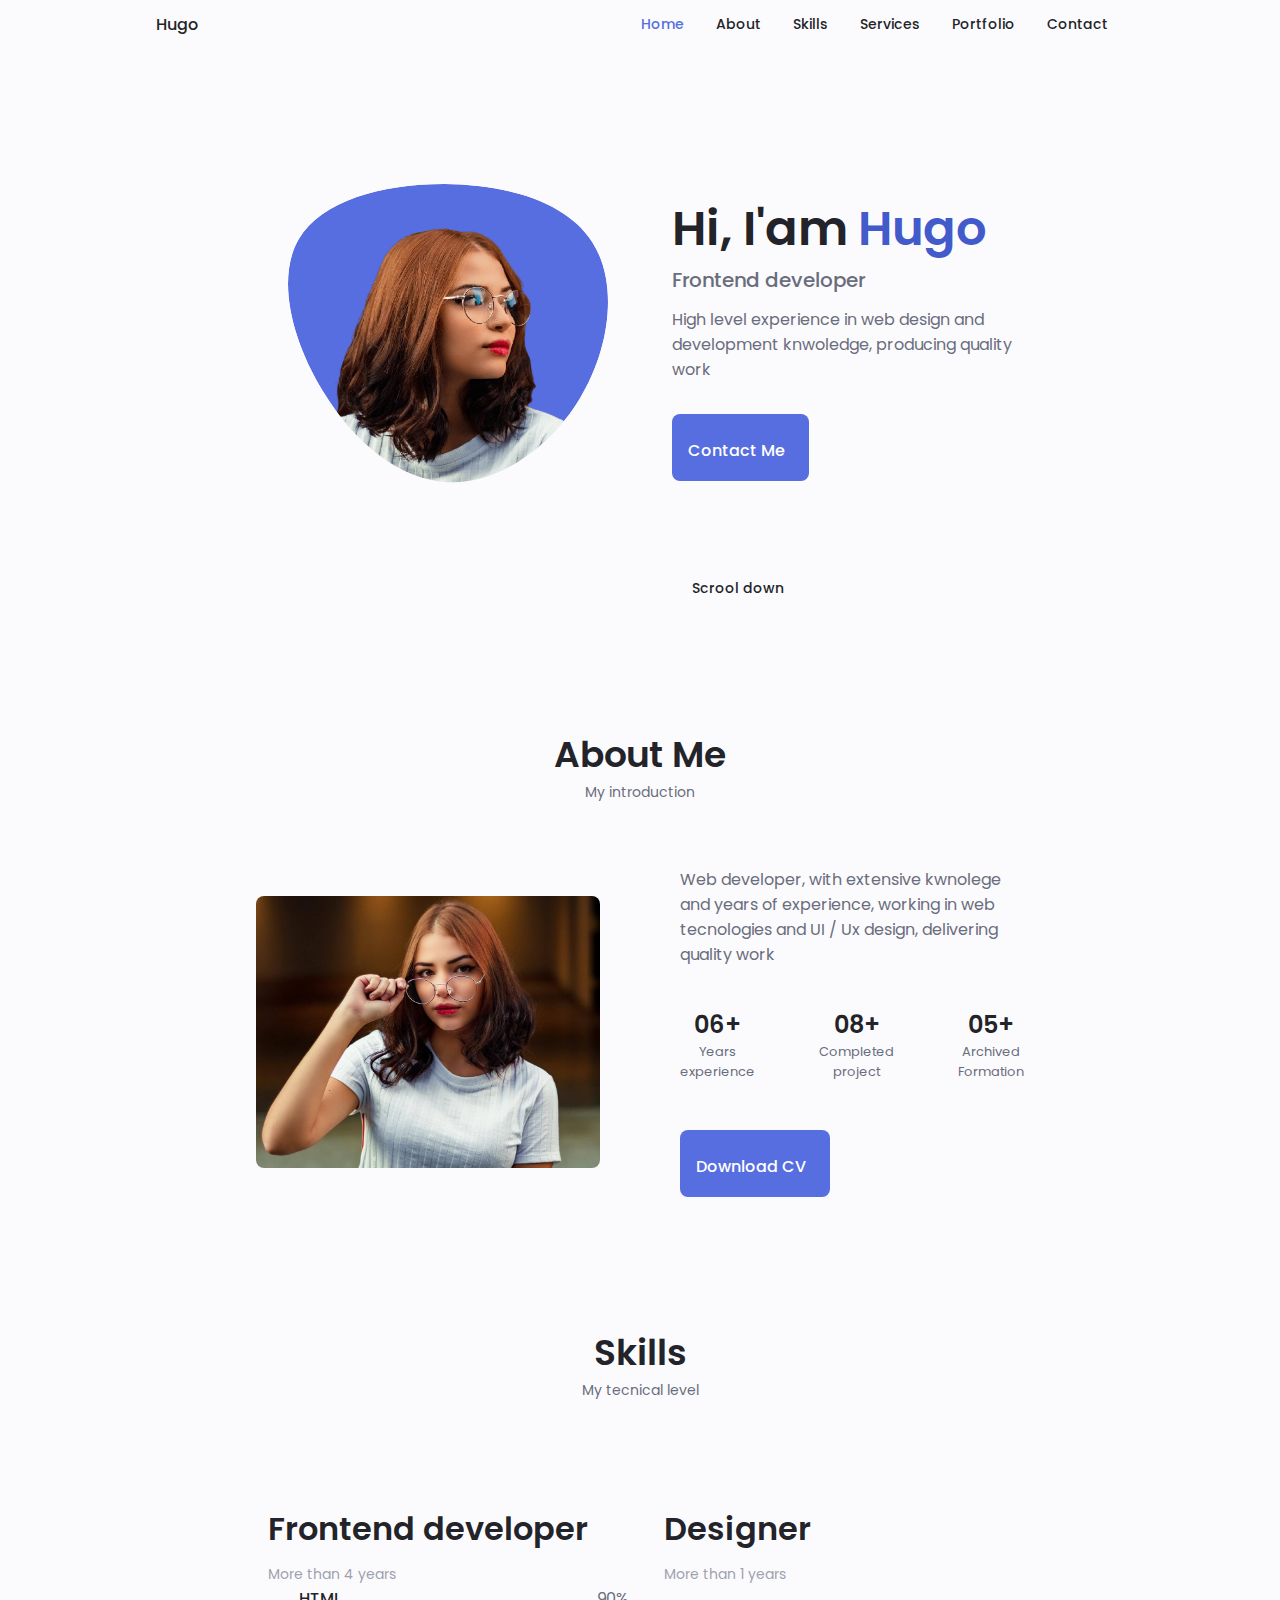
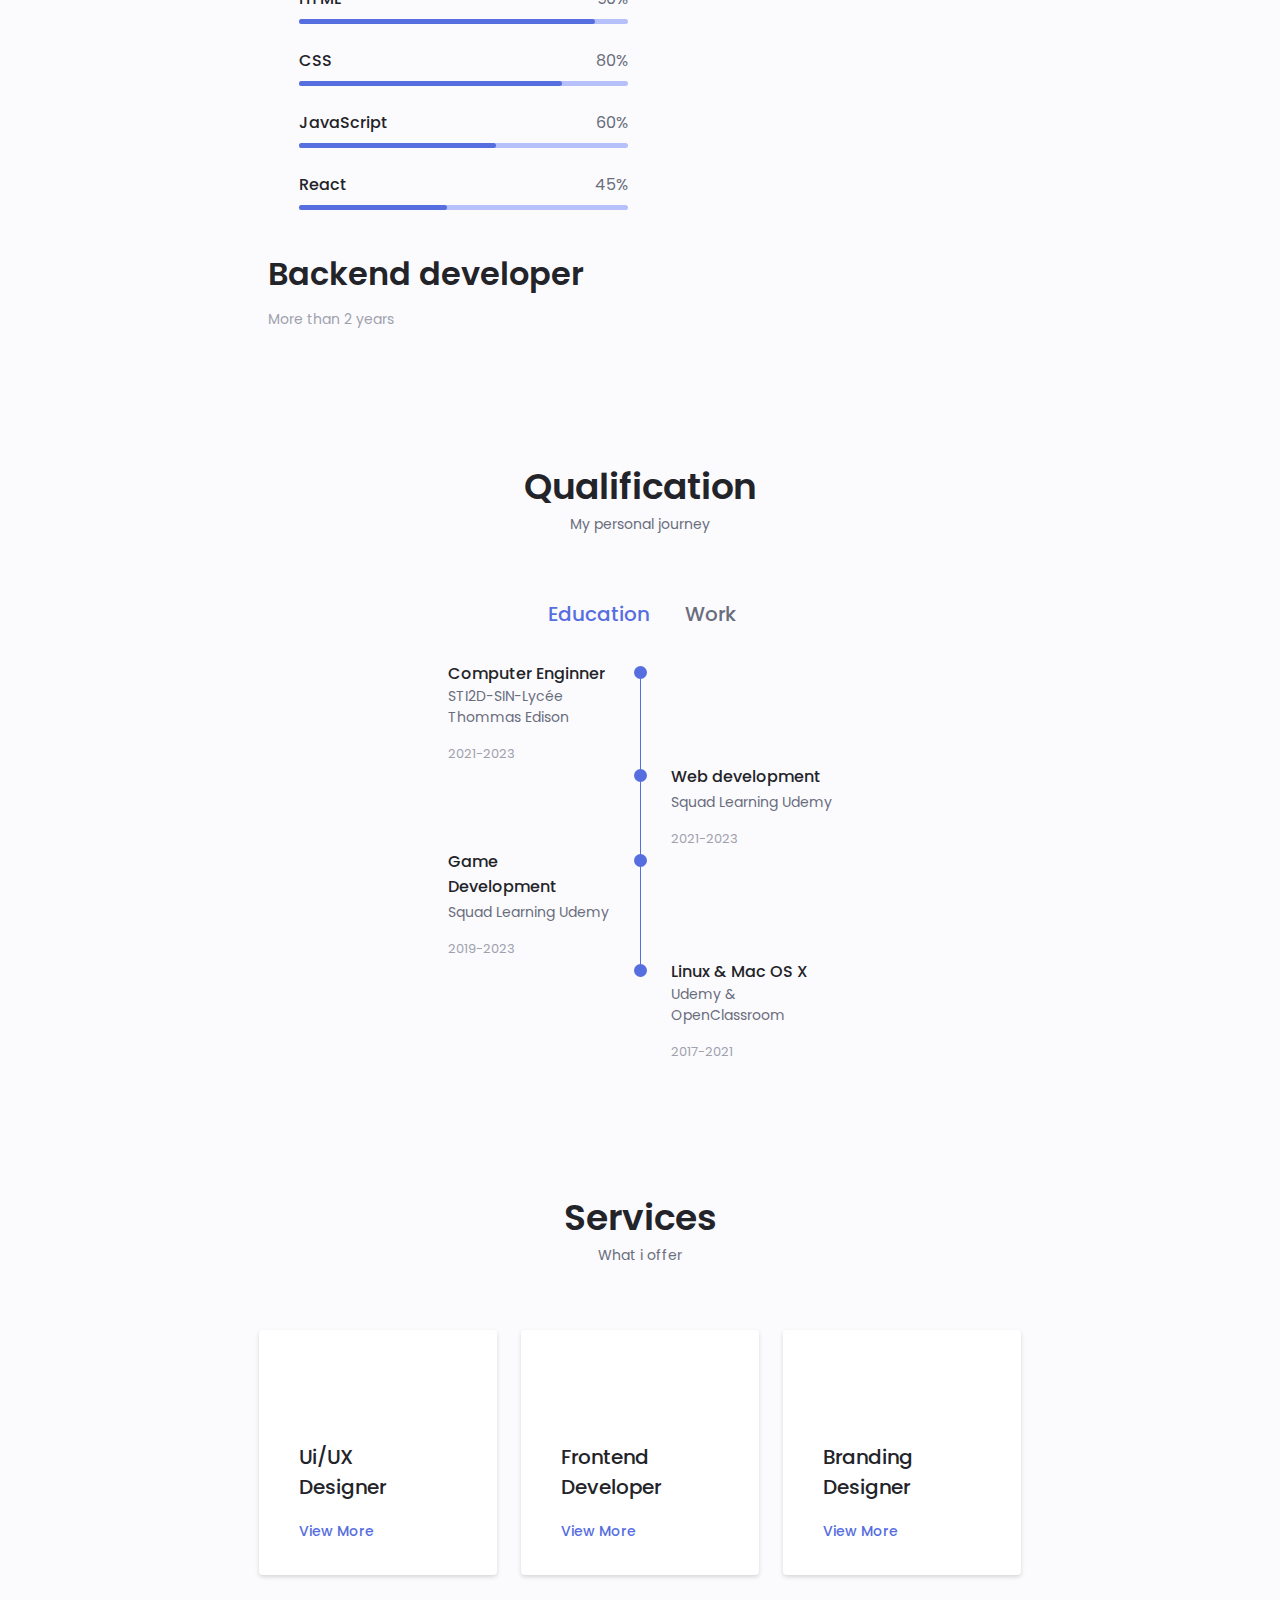
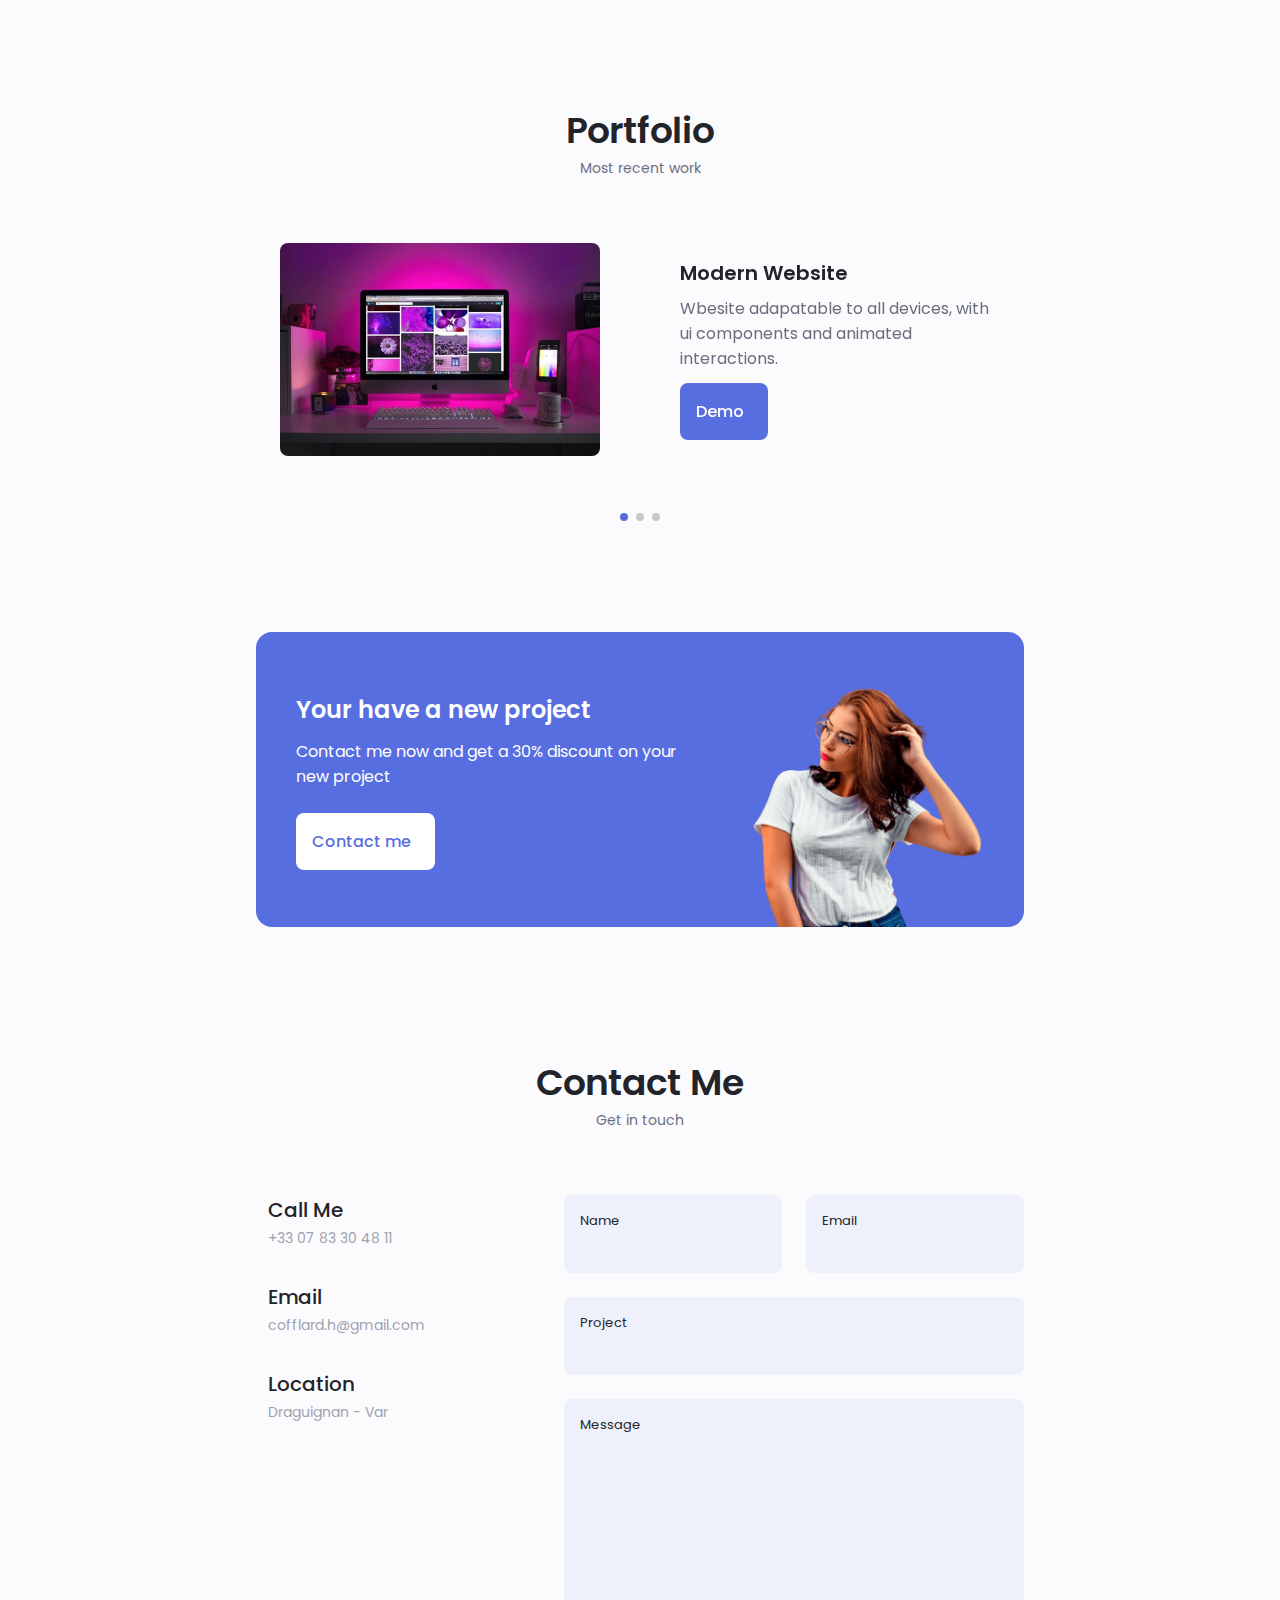
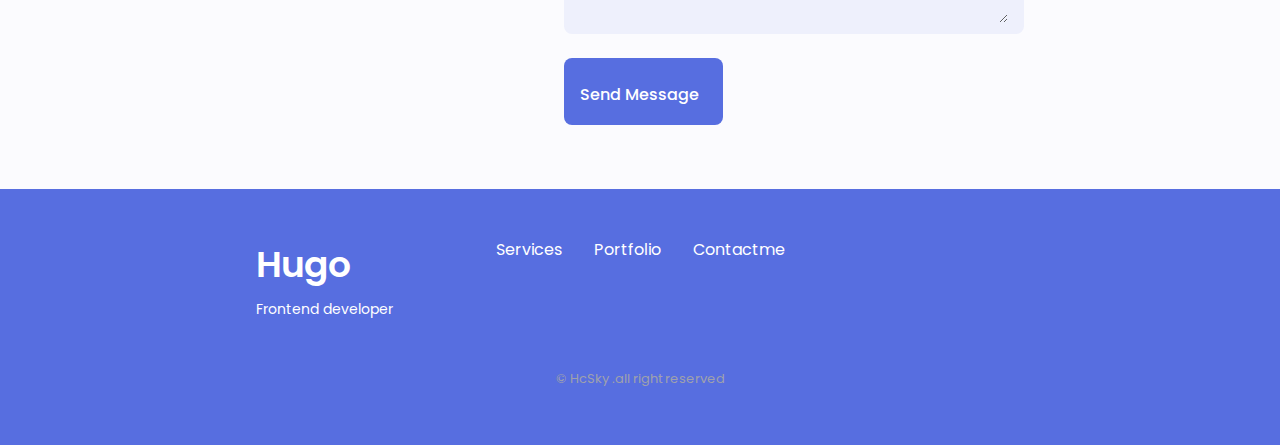
==== Hugo/index.html @ 364b5bb2 "EDIT FOLDER" ====
<!DOCTYPE html>
    <html lang="en">
    <head>
        <meta charset="UTF-8">
        <meta name="viewport" content="width=device-width, initial-scale=1.0">

        <!--==================== UNICONS ====================-->
        <link rel="stylesheet" href="https://unicons.iconscout.com/release/v4.0.0/css/line.css">
        
        <!--==================== SWIPER CSS ====================-->
        <link rel="stylesheet" href="assets/css/swiper-bundle.min.css">
        
        <!--==================== CSS ====================-->
        <link rel="stylesheet" href="assets/css/styles.css">

        <title>Responsive Portfolio Website</title>
    </head>
    <body>
        <!--==================== HEADER ====================-->
        <header class="header" id="header">
            <nav class="nav container">
                <a href="#" class="nav__logo">Hugo</a>

                <div class="nav__menu" id="nav-menu">
                    <ul class="nav__list grid">
                        <li class="nav__item">
                            <a href="#home" class="nav__link active-link">
                                <i class="uil uil-estate nav__icon"></i> Home
                            </a>
                        </li>
                        <li class="nav__item">
                            <a href="#about" class="nav__link">
                                <i class="uil uil-user nav__icon"></i> About
                            </a>
                        </li>
                        <li class="nav__item">
                            <a href="#skills" class="nav__link">
                                <i class="uil uil-file-alt nav__icon"></i> Skills
                            </a>
                        </li>
                        <li class="nav__item">
                            <a href="#services" class="nav__link">
                                <i class="uil uil-briefcase-alt nav__icon"></i> Services

                            </a>
                        </li>
                        <li class="nav__item">
                            <a href="#portfolio" class="nav__link">
                                <i class="uil uil-scenery nav__icon"></i> Portfolio

                            </a>
                        </li>
                        <li class="nav__item">
                            <a href="#contact" class="nav__link">
                                <i class="uil uil-message nav__icon"></i> Contact
                            </a>
                        </li>
                    </ul>
                    <i class="uil uil-times nav__close" id="nav-close"></i>
                </div>

                <div class="nav__btns">
                    <!-- Theme Change button -->
                    <i class="uil uil-moon change-theme" id="theme-button"></i>
                    <div class="nav__toggle" id="nav-toggle">
                        <i class="uil uil-apps"></i>
                </div>
            </nav>
        </header> 

        <!--==================== MAIN ====================-->
        <main class="main">
            <!--==================== HOME ====================-->
            <section class="home section" id="home">
                <div class="home__container container grid">
                    <div class="home__content grid">
                        <div class="home__social">
                            <a href="https://fr.linkedin.com/" target="_blank" class="home__social-icon">
                                <i class="ui uil-linkedin-alt"></i>
                            </a>

                            <a href="https://dribbble.com/" target="_blank" class="home__social-icon">
                                <i class="ui uil-dribbble"></i>
                            </a>

                            <a href="https://github.com/" target="_blank" class="home__social-icon">
                                <i class="ui uil-github-alt"></i>
                            </a>
                        </div>

                        <div class="home-img">
                            <svg class="home__blob" viewBox="0 0 200 187" xmlns="http://www.w3.org/2000/svg" xmlns:xlink="http://www.w3.org/1999/xlink">
                                <mask id="mask0" mask-type="alpha">
                                    <path d="M190.312 36.4879C206.582 62.1187 201.309 102.826 182.328 134.186C163.346 165.547 
                                    130.807 187.559 100.226 186.353C69.6454 185.297 41.0228 161.023 21.7403 129.362C2.45775 
                                    97.8511 -7.48481 59.1033 6.67581 34.5279C20.9871 10.1032 59.7028 -0.149132 97.9666 
                                    0.00163737C136.23 0.303176 174.193 10.857 190.312 36.4879Z"/>
                                </mask>
                                <g mask="url(#mask0)">
                                    <path d="M190.312 36.4879C206.582 62.1187 201.309 102.826 182.328 134.186C163.346 
                                    165.547 130.807 187.559 100.226 186.353C69.6454 185.297 41.0228 161.023 21.7403 
                                    129.362C2.45775 97.8511 -7.48481 59.1033 6.67581 34.5279C20.9871 10.1032 59.7028 
                                    -0.149132 97.9666 0.00163737C136.23 0.303176 174.193 10.857 190.312 36.4879Z"/>
                                    <image class="home__blob-img" x ='12' y='18' xlink:href="assets/img/perfil.png"/>
                                </g>
                            </svg>
                        </div>
                        
                        <div class="home__data">
                            <h1 class="home__title">Hi, I'am <span class="home__name">Hugo</span></h1>
                            <h3 class="home__subtitle">Frontend developer</h3>
                            <p class="home__description">High level experience in web design and development knwoledge, producing quality work</p>
                            <a href="#contact" class="button button-flex">
                                Contact Me <i class="uil uil-message button__icon"></i>
                            </a>
                        </div>
                    </div>
                    <div class="home__scroll">
                        <a href="#about" class="home__scroll-button button--flex">
                            <i class="uil uil-mouse-alt home_scrool-mouse"></i>
                            <span class="home__scroll-name">Scrool down</span>
                            <i class="uil uil-arrow-down home_scrool-arrow"></i>
                        </a>
                    </div>
                </div>
            </section>

            <!--==================== ABOUT ====================-->
            <section class="about section" id="about">
                <h2 class="section__title">About Me</h2>
                <span class="section__subtitle">My introduction</span>

                <div class="about__container container grid">
                    <img src="/My Porfolio/responsive-portfolio-website-Hugo-main/assets/img/about.jpg" alt="" class="about__img">
                    <div class="about__data">
                    <p class="about__description">Web developer, with extensive kwnolege and years of experience, working in web tecnologies and UI / Ux design, delivering quality work</p>

                    <div class="about__info">
                        <div>
                            <span class="about__info-title">06+</span>
                            <span class="about__info-name">Years <br> experience</span>
                        </div>

                        <div>
                            <span class="about__info-title">08+</span>
                            <span class="about__info-name">Completed <br> project</span>
                        </div>

                        <div>
                            <span class="about__info-title">05+</span>
                            <span class="about__info-name">Archived <br>Formation</span>
                        </div>     
                    </div>
                    <div class="about__buttons">
                        <a download="" href="/My Porfolio/responsive-portfolio-website-Hugo-main/assets/pdf/Alexa-Cv.pdf " class="button button-flex">
                            Download CV<i class="uil uil-download-alt  button__icon"></i>
                        </a>
                    </div>
                </div>
                </div>
            </section>

            <!--==================== SKILLS ====================-->
            <section class="skills section" id="skills">
                <h2 class="section__title">Skills</h2>
                <span class="section__subtitle">My tecnical level</span>

                <div class="skills__container container grid">
                    <div>
                        <!--==================== SKILLS 1 ====================-->
                        <div class="skills__content skills__open">
                            <div class="skills__header">
                                <i class="ui uil-brackets-curly skills-icon"></i>

                                <div>
                                    <h1 class="skills__titles">Frontend developer </h1>
                                    <span class="skills__subtitle">More than 4 years</span>
                                </div>

                                <i class="uil uil-angle-down skills__arrow"></i>
                            </div>

                            <div class="skills__list grid">
                                <div class="skills__data">
                                    <div class="skills__titles">
                                        <h3 class="skills__name">HTML</h3>
                                        <span class="skills__number">90%</span>
                                    </div>
                                    <div class="skills__bar">
                                        <span class="skills__pourcentage skills__html"></span>
                                    </div>
                                </div>
                                
                                <div class="skills__data">
                                    <div class="skills__titles">
                                        <h3 class="skills__name">CSS</h3>
                                        <span class="skills__number">80%</span>
                                    </div>
                                    <div class="skills__bar">
                                        <span class="skills__pourcentage skills__css"></span>
                                    </div>
                                </div>

                                <div class="skills__data">
                                    <div class="skills__titles">
                                        <h3 class="skills__name">JavaScript</h3>
                                        <span class="skills__number">60%</span>
                                    </div>
                                    <div class="skills__bar">
                                        <span class="skills__pourcentage skills__js"></span>
                                    </div>
                                </div>

                                <div class="skills__data">
                                    <div class="skills__titles">
                                        <h3 class="skills__name">React</h3>
                                        <span class="skills__number">45%</span>
                                    </div>
                                    <div class="skills__bar">
                                        <span class="skills__pourcentage skills__react"></span>
                                    </div>
                                </div>
                            </div>
                        </div>

                        <!--==================== SKILLS 2 ====================-->
                        <div class="skills__content skills__close">
                            <div class="skills__header">
                                <i class="ui uil-server-network  skills-icon"></i>

                                <div>
                                    <h1 class="skills__titles">Backend developer </h1>
                                    <span class="skills__subtitle">More than 2 years</span>
                                </div>

                                <i class="uil uil-angle-down skills__arrow"></i>
                            </div>

                            <div class="skills__list grid">
                                <div class="skills__data">
                                    <div class="skills__titles">
                                        <h3 class="skills__name">PHP</h3>
                                        <span class="skills__number">80%</span>
                                    </div>
                                    <div class="skills__bar">
                                        <span class="skills__pourcentage skills__php"></span>
                                    </div>
                                </div>
                                
                                <div class="skills__data">
                                    <div class="skills__titles">
                                        <h3 class="skills__name">Node js</h3>
                                        <span class="skills__number">40%</span>
                                    </div>
                                    <div class="skills__bar">
                                        <span class="skills__pourcentage skills__node"></span>
                                    </div>
                                </div>

                                <div class="skills__data">
                                    <div class="skills__titles">
                                        <h3 class="skills__name">FireBase</h3>
                                        <span class="skills__number">40%</span>
                                    </div>
                                    <div class="skills__bar">
                                        <span class="skills__pourcentage skills__firebase"></span>
                                    </div>
                                </div>

                                <div class="skills__data">
                                    <div class="skills__titles">
                                        <h3 class="skills__name">Python</h3>
                                        <span class="skills__number">60%</span>
                                    </div>
                                    <div class="skills__bar">
                                        <span class="skills__pourcentage skills__python"></span>
                                    </div>
                                </div>
                            </div>
                        </div>
                    </div>
                    
                    <div>
                         <!--==================== SKILLS 3 ====================-->
                        <div class="skills__content skills__close">
                            <div class="skills__header">
                                <i class="ui uil-swatchbook  skills-icon"></i>

                                <div>
                                    <h1 class="skills__titles">Designer</h1>
                                    <span class="skills__subtitle">More than 1 years</span>
                                </div>

                                <i class="uil uil-angle-down skills__arrow"></i>
                            </div>

                            <div class="skills__list grid">
                                <div class="skills__data">
                                    <div class="skills__titles">
                                        <h3 class="skills__name">Figma</h3>
                                        <span class="skills__number">80%</span>
                                    </div>
                                    <div class="skills__bar">
                                        <span class="skills__pourcentage skills__figma"></span>
                                    </div>
                                </div>
                                
                                <div class="skills__data">
                                    <div class="skills__titles">
                                        <h3 class="skills__name">Sketch</h3>
                                        <span class="skills__number">50%</span>
                                    </div>
                                    <div class="skills__bar">
                                        <span class="skills__pourcentage skills__sketch"></span>
                                    </div>
                                </div>

                                <div class="skills__data">
                                    <div class="skills__titles">
                                        <h3 class="skills__name">Photoshop</h3>
                                        <span class="skills__number">70%</span>
                                    </div>
                                    <div class="skills__bar">
                                        <span class="skills__pourcentage skills__photoshop"></span>
                                    </div>
                                </div>
                            </div>
                        </div>
                    </div>
                </div>
            </section>

            <!--==================== QUALIFICATION ====================-->
            <section class="qualification section">
                <h2 class="section__title">Qualification</h2>
                <span class="section__subtitle">My personal journey</span>

                <div class="qualification__container container">
                    <div class="qualification__tabs">
                        <div class="qualification__button button--flex qualification__active" data-target='#education'>
                            <i class="uil uil-graduation-cap qualification__icon"></i>
                            Education
                        </div>

                        <div class="qualification__button button--flex" data-target='#work'>
                            <i class="uil uil-briefcase-alt qualification__icon"></i>
                            Work
                        </div>
                    </div>

                    <div class="qualification__sections">
                        <!--==================== QUALIFICATION CONTENT 1 ====================-->
                        <div class="qualification__content qualification__active" data-content id="education"> 
                             <!--==================== QUALIFICATION 1 ====================-->
                            <div class="qualification__data">
                                <div>
                                    <h3 class="qualification__title">Computer Enginner</h3>
                                    <span class="qualification__subtitle">STI2D-SIN-Lycée Thommas Edison</span>
                                    <div class="qualification__calendar">
                                        <i class="uil uil-calendar-alt"></i>
                                        2021-2023
                                    </div>

                                </div>
                                <div>
                                    <span class="qualification__rounder"></span>
                                    <span class="qualification__liner"></span>
                                </div>
                            </div>

                            <!--==================== QUALIFICATION 2 ====================-->
                            <div class="qualification__data">
                                <div>

                                </div>

                                <div>
                                    <span class="qualification__rounder"></span>
                                    <span class="qualification__liner"></span>
                                </div>
                                
                                <div>
                                    <h3 class="qualification__title">Web development</h3>
                                    <span class="qualification__subtitle">Squad Learning Udemy</span>
                                    <div class="qualification__calendar">
                                        <i class="uil uil-calendar-alt"></i>
                                        2021-2023
                                    </div>
                                </div>
                            </div>

                            <!--==================== QUALIFICATION 3 ====================-->
                            <div class="qualification__data">
                                <div>
                                    <h3 class="qualification__title">Game Development</h3>
                                    <span class="qualification__subtitle">Squad Learning Udemy</span>
                                    <div class="qualification__calendar">
                                        <i class="uil uil-calendar-alt"></i>
                                        2019-2023
                                    </div>
                                </div>
                                <div>
                                    <span class="qualification__rounder"></span>
                                    <span class="qualification__liner"></span>
                                </div>
                            </div>

                            <!--==================== QUALIFICATION 4 ====================-->
                            <div class="qualification__data">
                                <div>

                                </div>

                                <div>
                                    <span class="qualification__rounder"></span>
                                </div>
                                
                                <div>
                                    <h3 class="qualification__title">Linux & Mac OS X</h3>
                                    <span class="qualification__subtitle">Udemy & OpenClassroom</span>
                                    <div class="qualification__calendar">
                                        <i class="uil uil-calendar-alt"></i>
                                        2017-2021
                                    </div>
                                </div>
                            </div>
                        </div>
                         <!--==================== QUALIFICATION CONTENT 2 ====================-->
                         <div class="qualification__content" data-content id="work"> 
                            <!--==================== QUALIFICATION 1 ====================-->
                           <div class="qualification__data">
                               <div>
                                   <h3 class="qualification__title">ProBot Discord bot</h3>
                                   <span class="qualification__subtitle">Github Project</span>
                                   <div class="qualification__calendar">
                                       <i class="uil uil-calendar-alt"></i>
                                       2018-2021
                                   </div>
                               </div>

                               <div>
                                <span class="qualification__rounder"></span>
                                <span class="qualification__liner"></span>
                                </div>
                              
                           </div>

                           <!--==================== QUALIFICATION 2 ====================-->
                           <div class="qualification__data">
                               <div>
                               </div>

                               <div>
                                <span class="qualification__rounder"></span>
                                <span class="qualification__liner"></span>
                                </div>

                                <div>
                                   <h3 class="qualification__title">Fox Simulator (little game)</h3>
                                   <span class="qualification__subtitle">Github project</span>
                                   <div class="qualification__calendar">
                                       <i class="uil uil-calendar-alt"></i>
                                       2020-2023
                                   </div>
                               </div>
                           </div>

                           <!--==================== QUALIFICATION 3 ====================-->
                           <div class="qualification__data">
                                <div>
                                   <h3 class="qualification__title">Mell'Api</h3>
                                   <span class="qualification__subtitle">Association - Draguignan</span>
                                   <div class="qualification__calendar">
                                       <i class="uil uil-calendar-alt"></i>
                                       2021-2023
                                   </div>
                               </div>

                                <div>
                                <span class="qualification__rounder"></span>
                                </div>  
                           </div>
                       </div>

                    </div>
                </div>
            </section>
            <!--==================== SERVICES ====================-->

            <section class="services section" id="services">
                
                <h2 class="section__title">Services</h2>
                <span class="section__subtitle">What i offer</span>

                <div class="services__container container grid">
                    <!--==================== SERVICES 1 ====================-->
                    <div class="services__content">
                        <div>
                            <i class="uil uil-web-grid services__icon"></i>
                            <h3 class="services__title">Ui/UX <br> Designer</h3>
                        </div>

                        <span class="button button--flex button--small button--link services__button">
                            View More
                            <i class="uil uil-arrow-right button__icon"></i>
                        </span>

                        <div class="services__modal">
                            <div class="services__modal-content">
                                <h4 class="services__modal-title">Ui/UX <br> Designer</h4>
                                <i class="uil uil-times services__modal-close"></i>
                                <ul class="services__modal-services grid">
                                    <li class="services__modal-service">
                                        <i class="uil uil-check-circle services__modal-icon"></i>
                                        <p>I develop the user interface</p>
                                    </li>
                                    <li class="services__modal-service">
                                        <i class="uil uil-check-circle services__modal-icon"></i>
                                        <p>Web page development</p>
                                    </li>
                                    <li class="services__modal-service">
                                        <i class="uil uil-check-circle services__modal-icon"></i>
                                        <p>I create ux element interactions</p>
                                    </li>
                                    <li class="services__modal-service">
                                        <i class="uil uil-check-circle services__modal-icon"></i>
                                        <p>I position your company</p>
                                    </li>
                                </ul>
                            </div>
                        </div>
                    </div>

                    <!--==================== SERVICES 2 ====================-->
                    <div class="services__content">
                        <div>
                            <i class="uil uil-arrow services__icon"></i>
                            <h3 class="services__title">Frontend<br> Developer </h3>
                        </div>

                        <span class="button button--flex button--small button--link services__button">
                            View More
                            <i class="uil uil-arrow-right button__icon"></i>
                        </span>

                        <div class="services__modal">
                            <div class="services__modal-content">
                                <h4 class="services__modal-title">Frontend<br> Developer </h4>
                                <i class="uil uil-times services__modal-close"></i>
                                <ul class="services__modal-services grid">
                                    <li class="services__modal-service">
                                        <i class="uil uil-check-circle services__modal-icon"></i>
                                        <p>I develop the user interface</p>
                                    </li>
                                    <li class="services__modal-service">
                                        <i class="uil uil-check-circle services__modal-icon"></i>
                                        <p>Web page development</p>
                                    </li>
                                    <li class="services__modal-service">
                                        <i class="uil uil-check-circle services__modal-icon"></i>
                                        <p>I create ux element interactions</p>
                                    </li>
                                    <li class="services__modal-service">
                                        <i class="uil uil-check-circle services__modal-icon"></i>
                                        <p>I position your company</p>
                                    </li>
                                </ul>
                            </div>
                        </div>
                    </div>

                    <!--==================== SERVICES 3 ====================-->
                    <div class="services__content">
                        <div>
                            <i class="uil uil-pen services__icon"></i>
                            <h3 class="services__title">Branding <br> Designer</h3>
                        </div>

                        <span class="button button--flex button--small button--link services__button">
                            View More
                            <i class="uil uil-arrow-right button__icon"></i>
                        </span>

                        <div class="services__modal">
                            <div class="services__modal-content">
                                <h4 class="services__modal-title">Brading <br> Designer</h4>
                                <i class="uil uil-times services__modal-close"></i>
                                <ul class="services__modal-services grid">
                                    <li class="services__modal-service">
                                        <i class="uil uil-check-circle services__modal-icon"></i>
                                        <p>I develop the user interface</p>
                                    </li>
                                    <li class="services__modal-service">
                                        <i class="uil uil-check-circle services__modal-icon"></i>
                                        <p>Web page development</p>
                                    </li>
                                    <li class="services__modal-service">
                                        <i class="uil uil-check-circle services__modal-icon"></i>
                                        <p>I create ux element interactions</p>
                                    </li>
                                    <li class="services__modal-service">
                                        <i class="uil uil-check-circle services__modal-icon"></i>
                                        <p>I position your company</p>
                                    </li>
                                </ul>
                            </div>
                        </div>
                    </div>
                </div>
            </section>

            <!--==================== PORTFOLIO ====================-->
            <section class="portfolio section" id="portfolio">
                <h2 class="section__title">Portfolio</h2>
                <span class="section__subtitle">Most recent work</span>

                <div class="portfolio__container container swiper-container">
                    <div class="swiper-wrapper">
                        <!--==================== PORTFOLIO 1 ====================-->
                        <div class="portfolio__content grid swiper-slide">
                            <img src="assets/img/portfolio1.jpg" alt="" class="portfolio__img">
                            <div class="portfolio__data">
                                <h3 class="portfolio__title">Modern Website</h3>
                                <p class="portfolio__description">Wbesite adapatable to all devices, with ui components and animated interactions.</p>
                                <a href="#" class="button button--flex button__small portfolio__button">
                                    Demo
                                    <i class="uil uil-arrow-right button__icon"></i>
                                </a>

                            </div>
                        </div>

                        <!--==================== PORTFOLIO 2 ====================-->
                        <div class="portfolio__content grid swiper-slide">
                            <img src="assets/img/portfolio2.jpg" alt="" class="portfolio__img">
                            <div class="portfolio__data">
                                <h3 class="portfolio__title">Brand design</h3>
                                <p class="portfolio__description">Wbesite adapatable to all devices, with ui components and animated interactions.</p>
                                <a href="#" class="button button--flex button__small portfolio__button">
                                    Demo
                                    <i class="uil uil-arrow-right button__icon"></i>
                                </a>

                            </div>
                        </div>

                        <!--==================== PORTFOLIO 3 ====================-->
                        <div class="portfolio__content grid swiper-slide">
                            <img src="assets/img/portfolio3.jpg" alt="" class="portfolio__img">
                            <div class="portfolio__data">
                                <h3 class="portfolio__title">Online Store</h3>
                                <p class="portfolio__description">Wbesite adapatable to all devices, with ui components and animated interactions.</p>
                                <a href="#" class="button button--flex button__small portfolio__button">
                                    Demo
                                    <i class="uil uil-arrow-right button__icon"></i>
                                </a>

                            </div>
                        </div>
                    </div>
                    <!-- Add Arrows -->
                    <div class="swiper-button-next">
                            <i class="uil uil-angle-right-b swiper-portfolio-icon"></i>
                    </div>
                    <div class="swiper-button-prev">
                        <i class="uil uil-angle-left-b swiper-portfolio-icon"></i>
                    </div>
                    <!-- Add Pagination -->
                    <div class="swiper-pagination"></div>
                </div>
            </section>

            <!--==================== PROJECT IN MIND ====================-->
            <section class="project section">
                <div class="project__bg">
                    <div class="project__container container grid">
                        <div class="project__data">
                            <h2 class="project__title">Your have a new project</h2>
                            <p class="project__description">Contact me now and get a 30% discount on your new project</p>
                            <a href="#contact" class="button button--flex button--white">
                                Contact me
                                <i class="uil uil-message project__icon button__icon"></i>
                            </a>
                        </div>
                        <img src="assets/img/project.png" alt="" class="project__img">
                    </div>
                </div>
            </section>

            <!--==================== CONTACT ME ====================-->
            <section class="contact section" id="contact">
                <h2 class="section__title">Contact Me</h2>
                <span class="section__subtitle">Get in touch</span>

                <div class="contact__container container grid">
                    <div>
                        <div class="contact__information">
                            <i class="uil uil-phone contact__icon"></i>
                            
                            <div>
                                <h3 class="contact__title">Call Me</h3>
                                <span class="contact__subtitle">+33 07 83 30 48 11</span>
                                
                            </div>
                        </div>

                        <div class="contact__information">
                            <i class="uil uil-envelope contact__icon"></i>
                            
                            <div>
                                <h3 class="contact__title">Email</h3>
                                <span class="contact__subtitle">cofflard.h@gmail.com</span>
                                
                            </div>
                        </div>

                        <div class="contact__information">
                            <i class="uil uil-map-marker contact__icon"></i>
                            
                            <div>
                                <h3 class="contact__title">Location</h3>
                                <span class="contact__subtitle">Draguignan - Var</span>
                                
                            </div>
                        </div>
                    </div>

                    <form action="" class="contact__form grid">
                        <div class="contact__inputs grid">
                        <div class="contact__content">
                            <label for="" class="contact__label">Name</label>
                            <input type="text" class="contact__input">
                        </div>
                        <div class="contact__content">
                            <label for="" class="contact__label">Email</label>
                            <input type="email" class="contact__input">
                        </div>
                        </div>
                        <div class="contact__content">
                            <label for="" class="contact__label">Project</label>
                            <input type="text" class="contact__input">
                        </div>
                        <div class="contact__content">
                            <label for="" class="contact__label">Message</label>
                            <textarea name="" id="" cols="0" rows="7" class="contact__input" ></textarea>
                        </div>

                        <div>
                            <a href="#" class="button button-flex">
                                Send Message
                                <i class="uil uil-message button__icon"></i>
                            </a>
                        </div>
                    </form>
                </div>
            </section>
        </main>

        <!--==================== FOOTER ====================-->
        <footer class="footer">
            <div class="footer__bg">
                <div class="footer__container container grid">
                    <div>
                        <h1 class="footer__title">Hugo</h1>
                        <span class="footer__subtitle">Frontend developer</span>
                    </div>
                    <ul class="footer__links">
                        <li>
                            <a href="#services" class="footer__link">Services</a>
                        </li>

                        <li>
                            <a href="#portfolio" class="footer__link">Portfolio</a>
                        </li>

                        <li>
                            <a href="#contact" class="footer__link">Contactme</a>
                        </li>
                    </ul>

                    <div class="footer__socials">
                        <a href="http://twitter.com" target="_blank" class="footer__social">
                            <i class="uil uil-twitter-alt"></i>
                        </a>

                        <a href="http://www.instagram.com/" target="_blank" class="footer__social">
                            <i class="uil uil-instagram"></i>
                        </a>
                        
                    </div>
                </div>
                <p class="footer__copy">&#169; HcSky .all right reserved</p>
            </div>
        </footer>
        
        <!--==================== SCROLL TOP ====================-->
        <a href="#" class="scrollup" id="scroll-up">
            <i class="uil uil-arrow-up scrollup__icon"></i>
        </a>

        <!--==================== SWIPER JS ====================-->
        <script src="assets/js/swiper-bundle.min.js"></script>

        <!--==================== MAIN JS ====================-->
        <script src="assets/js/main.js"></script>
    </body>
</html>
---- Hugo/assets/css/styles.css ----
/*==================== GOOGLE FONTS ====================*/
  @import url('https://fonts.googleapis.com/css2?family=Poppins:wght@400;500;600&display=swap');
/*==================== VARIABLES CSS ====================*/
:root {
    --header-height: 3rem;

    /*========== Colors ==========*/
    /* Change favorite color */
    --hue-color: 230; /*Purple 250 - Green 142 - Blue 230 - Pink 340*/

    /* HSL color mode */
    --first-color: hsl(var(--hue-color), 69%, 61%);
    --first-color-second: hsl(var(--hue-color), 69%, 61%);
    --first-color-alt: hsl(var(--hue-color), 57%, 53%);
    --first-color-lighter: hsl(var(--hue-color), 92%, 85%);
    --title-color: hsl(var(--hue-color), 8%, 15%);
    --text-color: hsl(var(--hue-color), 8%, 45%);
    --text-color-light: hsl(var(--hue-color), 8%, 65%);
    --input-color: hsl(var(--hue-color), 70%, 96%);
    --body-color: hsl(var(--hue-color), 60%, 99%);
    --container-color: #fff;
    --scroll-bar-color: hsl(var(--hue-color), 12%, 90%);
    --scroll-thumb-color: hsl(var(--hue-color), 12%, 80%);
    /*========== Font and typography ==========*/
    --body-font: 'Poppins', sans-serif;

    /* .5rem = 8px, 1rem = 16px, 1.5rem = 24px ... */
    --big-font-size: 2rem;
    --h1-font-size: 1.5rem;
    --h2-font-size: 1.25rem;
    --h3-font-size: 1.125rem;
    --normal-font-size: .938rem;
    --small-font-size: .813rem;
    --smaller-font-size: .75rem;

    /*========== Font weight ==========*/
    --font-medium: 500;
    --font-semi-bold: 600;

    /*========== Margenes Bottom ==========*/
    /* .25rem = 4px, .5rem = 8px, .75rem = 12px ... */
    --mb-0-25: .25rem;
    --mb-0-5: .5rem;
    --mb-0-75: .75rem;
    --mb-1: 1rem;
    --mb-1-5: 1.5rem;
    --mb-2: 2rem;
    --mb-2-5: 2.5rem;
    --mb-3: 3rem;

    /*========== z index ==========*/
    --z-tooltip: 10;
    --z-fixed: 100;
    --z-modal: 1000;
}

/* Font size for large devices */
@media screen and (min-width: 968px) {
    :root {
        --big-font-size: 3rem;
        --h1-font-size: 2.25rem;
        --h2-font-size: 1.5rem;
        --h3-font-size: 1.25rem;
        --normal-font-size: 1rem;
        --small-font-size: .875rem;
        --smaller-font-size: .813rem;
    }
}

/*========== Variables Dark theme ==========*/
body.dark-theme {
  /* HSL color mode */
    --first-color-second: hsl(var(--hue-color), 30%, 8%);
    --title-color: hsl(var(--hue-color), 8%, 95%);
    --text-color: hsl(var(--hue-color), 8%, 75%);
    --input-color: hsl(var(--hue-color), 29%, 16%);
    --body-color: hsl(var(--hue-color), 28%, 12%);
    --container-color: hsl(var(--hue-color), 29%, 16%);
    --scroll-bar-color: hsl(var(--hue-color), 12%, 48%);
    --scroll-thumb-color: hsl(var(--hue-color), 12%, 36%);
    transition: .4s;
}

/*========== Button Dark/Light ==========*/
.nav__btns{
  display: flex;
  align-items: center;
}

.change-theme {
  font-size:1.25rem;
  color: var(--title-color);
  margin-right: var(--mb-1);
  cursor: pointer;
}

.change-theme:hover{
  color: var(--first-color);
}


/*==================== BASE ====================*/
* {
  box-sizing: border-box;
  padding: 0;
  margin: 0;
}

html {
  scroll-behavior: smooth;
}

body {
  margin: 0 0 var(--header-height) 0;
  font-family: var(--body-font);
  font-size: var(--normal-font-size);
  background-color: var(--body-color);
  color: var(--text-color);
}

h1, h2, h3, h4 {
  color: var(--title-color);
  font-weight: var(--font-semi-bold);
}

ul {
  list-style: none;
}

a {
  text-decoration: none;
}

img {
  max-width: 100%;
  height: auto;
}

/*==================== REUSABLE CSS CLASSES ====================*/
.section {
  padding: 2rem 0 4rem;
}

.section__title {
  font-size: var(--h1-font-size);
  color: var(--title-color);
}

.section__subtitle {
  display: block;
  font-size: var(--small-font-size);
  margin-bottom: var(--mb-3);
}

.section__title, 
.section__subtitle {
  text-align: center;
}

/*==================== LAYOUT ====================*/
.container {
  max-width: 768px;
  margin-left: var(--mb-1-5);
  margin-right: var(--mb-1-5);
}

.grid {
  display: grid;
  gap: 1.5rem;
}

.header {
  width: 100%;
  position: fixed;
  bottom: 0;
  left: 0;
  z-index: var(--z-fixed);
  background-color: var(--body-color);
}

/*==================== NAV ====================*/
.nav{
  max-width: 968px;
  height: var(--header-height);
  display: flex;
  justify-content: space-between;
  align-items: center;
}

.nav__logo,
.nav__toggle{
  color: var(--title-color);
  font-weight: var(--font-medium);
}

.nav__logo:hover{
  color: var(--first-color);
}

.nav__toggle{
  font-size: 1.1rem;
  cursor: pointer;
}

.nav__toggle:hover{
  color: var(--first-color);
}


@media screen and (max-width: 767px){
  .nav__menu{
    position: fixed;
    bottom: -100%;
    left: 0;
    width: 100%;
    background-color:var(--body-color);
    padding: 2rem 1.5rem 4rem;
    box-shadow: 0 -1px 4px rgba(0,0,0,0.15);
    border-radius: 1.5rem 1.5rem 0 0 ;
    transition: .3s;
  }
}

.nav__list{
  grid-template-columns: repeat(3, 1fr);
  gap: 2rem;
}

.nav__link{
  display: flex;
  flex-direction: column;
  align-items: center;
  font-size: var(--small-font-size);
  color: var(--title-color);
  font-weight: var(--font-medium);
}

.nav__link:hover{
  color: var(--first-color);
}

.nav__icon{
  font-size: 1.2rem;
}

.nav__close{
  position: absolute;
  right: 1.3rem;
  bottom: .5rem;
  font-size: 1.5rem;
  cursor: pointer;
  color: var(--first-color);
}

.nav__close:hover{
  color: var(--first-color-alt);
}

/* show menu */
.show-menu{
  bottom: 0rem;
}

/* Active link */
.active-link{
  color: var(--first-color);
}

/* Change background header */
.scroll-header{
  box-shadow: 0 -1px 4px rgba(0,0,0,.15);
}

/*==================== HOME ====================*/
 .home__container{
  gap: 1rem;
 }
 
.home__content{
  grid-template-columns: .5fr 3fr;
  padding-top: 3.5rem;
  align-items: center;
}

 .home__social{
  display: grid;
  grid-template-columns: max-content;
  row-gap: 1rem;
 }

 .home__social-icon{
  font-size: 1.25rem;
  color: var(--first-color)
 }

 .home__social-icon:hover{
  color: var(--first-color-alt);
 }

 .home__blob{
  width: 200px;
  fill: var(--first-color);
 }

 .home__blob-img{
  width: 170px;
 }

.home__data{
  grid-column:1/3;
 }

.home__title{
  font-size:var(--big-font-size);
}

.home__name{
  font-size:var(--big-font-size);
  color: var(--first-color-alt);
}

.home__subtitle{
  font-size: var(--h3-font-size);
  color: var(--text-color);
  font-weight: var(--font-medium);
  margin-bottom: var(--mb-0-75);
}

.home__description{
  margin-bottom:var(--mb-2);
}

.home__scroll{
  display: none;
}

.home__scroll-button{
  color: var(--first-color);
  transition: .3s;
}
.home__scroll-button:hover{
  transform: translateY(.25rem);
}

.home_scrool-mouse{
  font-size:  2rem;
}

.home__scroll-name{
  font-size:var(--small-font-size);
  color: var(--title-color);
  font-weight: var(--font-medium);
  margin-left: var(--mb-0-25);
}

.home_scrool-arrow{
  font-size:1.25rem;
}
/*==================== BUTTONS ====================*/
.button{
  display: inline-block;
  background-color: var(--first-color);
  color: #fff;
  padding: 1rem;
  border-radius: .5rem;
  font-weight: var(--font-medium);
}

.button:hover{
  background-color: var(--first-color-alt);
}

.button__icon{
  font-size: 1.5rem;
  margin-left: var(--mb-0-5);
  transition: .3s;
}

.button--white{
  background-color: #fff;
  color: var(--first-color);
}

.button--white:hover{
  background-color: #fff;
}

.button--flex{
  display: inline-flex;
  align-items: center;
}

.button--small{
  padding: .75rem 1rem;
}

.button--link{
  padding: 0;
  background-color: transparent;
  color: var(--first-color);
}

.button--link:hover{
  background-color: transparent;
  color: var(--first-color-alt);
}

/*==================== ABOUT ====================*/

.about__img{
  width: 200px;
  border-radius: .5rem;
  justify-self: center;
  align-self: center;
}

.about__description{
  text-align: center;
  margin-bottom: var(--mb-2-5);
}

.about__info{
  display: flex;
  justify-content: space-evenly;
  margin-bottom: var(--mb-3);
}

.about__info-title{
  font-size: var(--h2-font-size);
  font-weight: var(--font-semi-bold);
  color: var(--title-color);
}

.about__info-name{
  font-size: var(--smaller-font-size);
}

.about__info-title,
.about__info-name{
  display: block;
  text-align: center;
}

.about__buttons{
  display: flex;
  justify-content: center;
}

/*==================== SKILLS ====================*/
.skills__container{
  row-gap: 0;
}

.skills__header{
  display: flex;
  align-items: center;
  margin-top: var(--mb-2-5);
  cursor: pointer;
}

.skills-icon,
.skills__arrow{
  font-size: 2rem;
  color: var(--first-color);
}

.skills-icon{
  margin-right: var(--mb-0-75);
}

.skills__title{
  font-size: var(--h3-font-size);
}

.skills__subtitle{
  font-size: var(--small-font-size);
  color: var(--text-color-light);
}

.skills__arrow{
  margin-left: auto;
  transition: .4s;
}

.skills__list{
  row-gap: 1.5rem;
  padding-left: 2.7rem;
}

.skills__titles{
  display: flex;
  justify-content: space-between;
  margin-bottom: var(--mb-0-5);
}

.skills__name{
  font-size: var(--normal-font-size);
  font-weight: var(--font-medium);
}

.skills__bar,
.skills__pourcentage{
  height: 5px;
  border-radius: .25rem;
}

.skills__bar{
  background-color: var(--first-color-lighter);
}

.skills__pourcentage{
  display: block;
  background-color: var(--first-color);
}

.skills__html{
  width: 90%;
}
.skills__css{
  width: 80%;
}
.skills__js{
  width: 60%;
}
.skills__react{
  width: 45%;
}

.skills__php{
  width: 85%;
}
.skills__node{
  width: 40%;
}
.skills__firebase{
  width: 40%;
}
.skills__python{
  width: 60%;
}

.skills__figma{
  width: 80%;
}
.skills__sketch{
  width: 50%;
}
.skills__photoshop{
  width: 70%;
}

.skills__close .skills__list{
  height: 0;
  overflow: hidden;
}

.skills__open .skills__list{
  height: max-content;
  margin-bottom: var(--mb-2-5);
}

.skills__open .skills__arrow{
  transform: rotate(-180deg);
}


/*==================== QUALIFICATION ====================*/
.qualification__tabs{
  display: flex;
  justify-content:space-evenly;
  margin-bottom: var(--mb-2);
}

.qualification__button{
  font-size: var(--h3-font-size);
  font-weight: var(--font-medium);
  cursor: pointer;
}

.qualification__button:hover{
  color: var(--first-color);
}

.qualification__icon{
  font-size: 1.8rem;
  margin-right: var(--mb-0-25);
}

.qualification__data{
  display: grid;
  grid-template-columns: 1fr max-content 1fr;
  column-gap: 1.5rem;
}

.qualification__title{
  font-size: var(--normal-font-size);
  font-weight: var(--font-medium);
}

.qualification__subtitle{
  display: inline-block;
  font-size: var(--small-font-size);
  margin-bottom: var(--mb-1);
}

.qualification__calendar{
  font-size:var(--smaller-font-size);
  color: var(--text-color-light);
}

.qualification__rounder{
  display:inline-block; 
  width: 13px;
  height: 13px;
  background-color: var(--first-color);
  border-radius: 50%;
}

.qualification__liner{
  display: block;
  width: 1px;
  height: 100%;
  background-color: var(--first-color);
  transform: translate(6px, -7px); 
}

.qualification [data-content] {
  display: none;
}

.qualification__active[data-content]{
  display: block;
}

.qualification__button.qualification__active{
  color: var(--first-color);
}


/*==================== SERVICES ====================*/
.services__container {
  gap: 1.5rem;
  grid-template-columns: repeat(2, 1fr);
}

.services__content {
  position: relative;
  background-color: var(--container-color);
  padding: 3.5rem .5rem 1.25rem 1.5rem;
  border-radius: .25rem;
  box-shadow: 0 2px 4px rgba(0,0,0,.15);
  transition: .3s;
}

.services__content:hover{
  box-shadow: 0 4px 8px rgba(0,0,0,.15);
}
.services__icon{
    display: block;
    font-size: 1.5rem;
    color: var(--first-color);
    margin-bottom: var(--mb-1);
}

.services__title{
  font-size: var(--h3-font-size);
  margin-bottom: var(--mb-1);
  font-weight: var(--font-medium);
}
.services__button{
  cursor: pointer;
  font-size: var(--small-font-size);
}

.services__button:hover .button__icon{
  transform: translateX(.25rem);
}

.services__modal{
  position: fixed;
  top: 0;
  left: 0;
  right: 0;
  bottom: 0;
  background-color:rgba(0,0,0,.5);
  display: flex;
  align-items: center;
  justify-content:center;
  padding: 0 1rem;
  z-index: var(--z-modal);
  opacity: 0;
  visibility: hidden;
  transition: .3s;
}

.services__modal-content{
  position: relative;
  background-color: var(--container-color);
  padding: 1.5rem;
  border-radius: .5rem;
}

.services__modal-service{
  display: flex;
}

.services__modal-title{
  font-size:var(--h3-font-size);
  font-weight: var(--font-medium);
  margin-bottom: var(--mb-1-5);
}

.services__modal-close{
  position: absolute;
  top: 1rem;
  right:1rem;
  font-size:1.5rem;
  color: var(--first-color);
  cursor: pointer;
}

.services__modal-icon{
  color: var(--first-color);
  margin-right: var(--mb-0-25);
}

/* Active Modal */
.active-modal {
  opacity: 1;
  visibility: visible;
}


/*==================== PORTFOLIO ====================*/
.portfolio__container {
  overflow: initial;
}

.portfolio__content {
  padding:0 1.5rem;
}

.portfolio__img {
  width: 285px;
  border-radius: .5rem;
  justify-self: center;
}

.portfolio__title {
  font-size: var(--h3-font-size);
  margin-bottom: var(--mb-0-5);
}

.portfolio__description {
  padding-bottom: var(--mb-0-75);
}

.portfolio__buttons:hover .button__icon {
  transform: translateX(.25rem);
}

.swiper-button-prev::after,
.swiper-button-next::after {
  content:'';
}

.swiper-portfolio-icon {
  font-size: 2rem;
  color: var(--first-color);
}

.swiper-button-prev{
  left: -.5rem;
}

.swiper-button-next{
  right: -.5rem;
}

.swiper-container-horizontal > .swiper-pagination-bullets{
  bottom: -2.5rem;
}

.swiper-pagination-bullet-active{
  background-color: var(--first-color);
}

.swiper-button-prev,
.swiper-button-next,
.swiper-pagination-bullet{
  outline: none;
}
/*==================== PROJECT IN MIND ====================*/
.project{
  text-align: center;
}

.project__bg{
  background-color: var(--first-color-second);
  padding-top: 3rem;
}

.project__title{
  font-size: var(--h2-font-size);
  margin-bottom: var(--mb-0-75);
}

.project__description{
  margin-bottom:var(--mb-1-5);
}

.project__title,
.project__description{
  color: #fff;
}

.project__img{
  width: 232px;
  justify-self: center;
}

/*==================== CONTACT ME ====================*/
.contact__container{
  row-gap: 3rem;
}

.contact__information{
  display: flex;
  margin-bottom: var(--mb-2);
}

.contact__icon{
  font-size: 2rem;
  color: var(--first-color);
  margin-right: var(--mb-0-75);
}

.contact__title{
  font-size: var(--h3-font-size);
  font-weight: var(--font-medium);
}

.contact__subtitle{
  font-size: var(--small-font-size);
  color: var(--text-color-light);
}

.contact__content{
  background-color: var(--input-color);
  border-radius: .5rem;
  padding: .75rem 1rem .25rem;
}

.contact__label{
  font-size: var(--smaller-font-size);
  color: var(--title-color);
}

.contact__input{
  width: 100%;
  background-color: var(--input-color);
  color: var(--text-color);
  font-family: var(--body-font);
  font-size: var(--normal-font-size);
  border: none;
  outline: none;
  padding: .25rem .5rem .5rem 0;
  border-radius: .5rem;
}

/*==================== FOOTER ====================*/
.footer{
  padding-top: 2rem;
}

.footer__container{
  row-gap: 3.5rem;
}

.footer__bg{
 background-color: var(--first-color-second);
 padding: 2rem 0 3rem;
}

.footer__title{
  font-size:var(--h1-font-size);
  margin-bottom: var(--mb-0-25);
}

.footer__subtitle{
  font-size:var(--small-font-size)
}

.footer__links{
  display: flex;
  flex-direction: column;
  row-gap: 1.5rem;
}

.footer__link:hover{
  color: var(--first-color-lighter);
}

.footer__social{
  font-size: 1.25rem;
  margin-right: var(--mb-1-5);
}

.footer__social:hover{
  color: var(--first-color-lighter);
}

.footer__copy{
  font-size: var(--smaller-font-size);
  text-align: center;
  color: var(--text-color-light);
  margin-top: var(--mb-3);
}

.footer__title,
.footer__subtitle,
.footer__link,
.footer__social{
  color: #fff;
}

/*========== SCROLL UP ==========*/
.scrollup{
  position: fixed;
  right: 1rem;
  bottom: -20%;
  background-color: var(--first-color);
  opacity: .8;
  padding: 0 .3rem;
  border-radius: .4rem;
  z-index: var(--z-tooltip);
  transition: .4s;
}

.scrollup:hover{
  background-color: var(--first-color-alt);
}

.scrollup__icon{
  font-size: 1.5rem;
  color: #fff;
}



/* Show scroll */
.show-scroll {
  bottom: 5rem;
}

/*========== SCROLL BAR ==========*/
::-webkit-scrollbar{
  width: .60rem;
  background-color: var(--scroll-bar-color);
  border-radius: .5rem;
}

::-webkit-scrollbar-thumb{
  background-color: var(--scroll-thumb-color);
  border-radius: .5rem;
}

::-webkit-scrollbar-thumb:hover{
  background-color: var(--text-color-light);
}


/*==================== MEDIA QUERIES ====================*/
/* For small devices */
@media screen and (max-width: 350px){
  .container{
    margin-left: var(--mb-1);
    margin-right: var(--mb-1);
  }

  .nav__menu{
    padding: 2rem .25rem 4rem;
  }
  .nav__list{
    column-gap: 0;
  }

  .home__content{
    grid-template-columns: .25fr 3fr;
  }
  .home__blob{
    max-width: 180px;
  }

  .skills__title{
    font-size: var(--normal-font-size);
  }
  
  .qualification__data{
    gap: .5rem;
  }

  .services__container{
    grid-template-columns: max-content;
    justify-content: center;
  }
  .services__content{
    padding-right: 3.5rem;
  }
  .services__modal{
    padding: 0 .5rem;
  }

  .project__img{
    width: 200px;
  }

}

/* For medium devices */
@media screen and (min-width: 568px){
  .home__content{
    grid-template-columns: max-content 1fr 1fr;
  }
  .home__data{
    grid-column: initial;
  }
  .home__img{
    order: 1;
    justify-self: center;
  }

  .about__container,
  .skills__container,
  .portfolio__content,
  .project__container,
  .contact__container,
  .footer__container{
    grid-template-columns: repeat(2, 1fr)
  }

  .qualification__sections{
    display: grid;
    grid-template-columns: .6fr;
    justify-content: center;
  }
}

@media screen and (min-width: 758px){
  .container{
    margin-left: auto;
    margin-right: auto;
  }

  body{
    margin: 0;
  }

  .section{
    padding: 6rem 0 2rem;
  }
  .section__subtitle{
    margin-bottom: 4rem;
  }

  .header{
    top: 0;
    bottom: initial;
  }

  .header,
  .main,
  .footer__container{
    padding: 0 1rem;
  }

  .nav{
    height: calc(var--(--header_height) +1.5rem);
    column-gap: 1rem;
  }
  .nav__icon,
  .nav__close,
  .nav__toggle{
    display: none;
  }
  .nav__list{
    display: flex;
    column-gap: 2rem;
  }
  .nav__menu{
    margin-left: auto;
  }
  .change-theme{
    margin: 0;
  }

  .home__container{
    row-gap: 5rem;
  }
  .home__content{
    padding-top:5.5rem;
    column-gap: 2rem;
  }
  .home__blob{
    width: 270px;
  }
  .home__scroll{
    display: block;
  }
  .home__scroll-button{
    margin-left: 27rem;
  }

  .about__container{
    column-gap: 5rem;
  }
  .about__img{
    width: 350px;
  }
  .about__description{
    text-align:initial;
  }
  .about__info{
    justify-content: space-between;
  }
  .about__buttons{
    justify-content: initial;
  }

  .qualification__tabs{
    justify-content: center;
  }
  .qualification__button{
    margin: 0 var(--mb-1);
  }
  .qualification__sections{
    grid-template-columns: .5fr;
  }

  .services__container{
    grid-template-columns: repeat(3,218px);
    justify-content: center;
  }
  .services__icon{
    font-size: 2rem;
  }
  .services__content{
    padding: 6rem 0 2rem 2.5rem;
  }
  .services__modal-content{
    width: 450px;
  }

  .portfolio__img{
    width: 320px;
  }
  .portfolio__content{
    align-items: center;
  }

  .project{
    text-align: initial;
  }
  .project__bg{
    background: none;
  }
  .project__container{
    background-color: var(--first-color-second);
    border-radius: 1rem;
    padding:3rem 2.5rem 0;
    grid-template-columns: 1fr max-content;
    column-gap: 3rem;
  }
  .project__data{
    padding-top: .8rem;
  }

  .footer__container{
    grid-template-columns: repeat(3, 1fr);
  }
  .footer__bg{
    padding: 3rem 0 3.5rem;
  }
  .footer__links{
    flex-direction: row;
    column-gap: 2rem;
  }
  .footer__socials{
    justify-self: flex-end;
  }
  .footer__copy{
    margin-top:4.5 rem
  }
}

/* For large devices */
@media screen and (min-width: 1024px){
  .header,
  .main,
  .footer__container{
    padding: 0;
  }

  .home__blob{
    width: 320px;
  }
  .home__social{
    transform: translateX(-6rem);
  }

  .services__container{
    grid-template-columns: repeat(3, 238px);
  }

  .portfolio__content{
    column-gap: 5rem;
  }
  .swiper-portfolio-icon{
    font-size: 3.5rem;
  }
  .swiper-button-prev{
    left: -3.5rem;
  }
  .swiper-button-next{
    right: -3.5rem;
  }
  .swiper-container-horizontal > .swiper-pagination-bullets{
    bottom: -4.5rem;
  }

  .contact__form{
    width: 460px;
  }
  .contact__inputs{
    grid-template-columns: repeat(2, 1fr);
  }
}
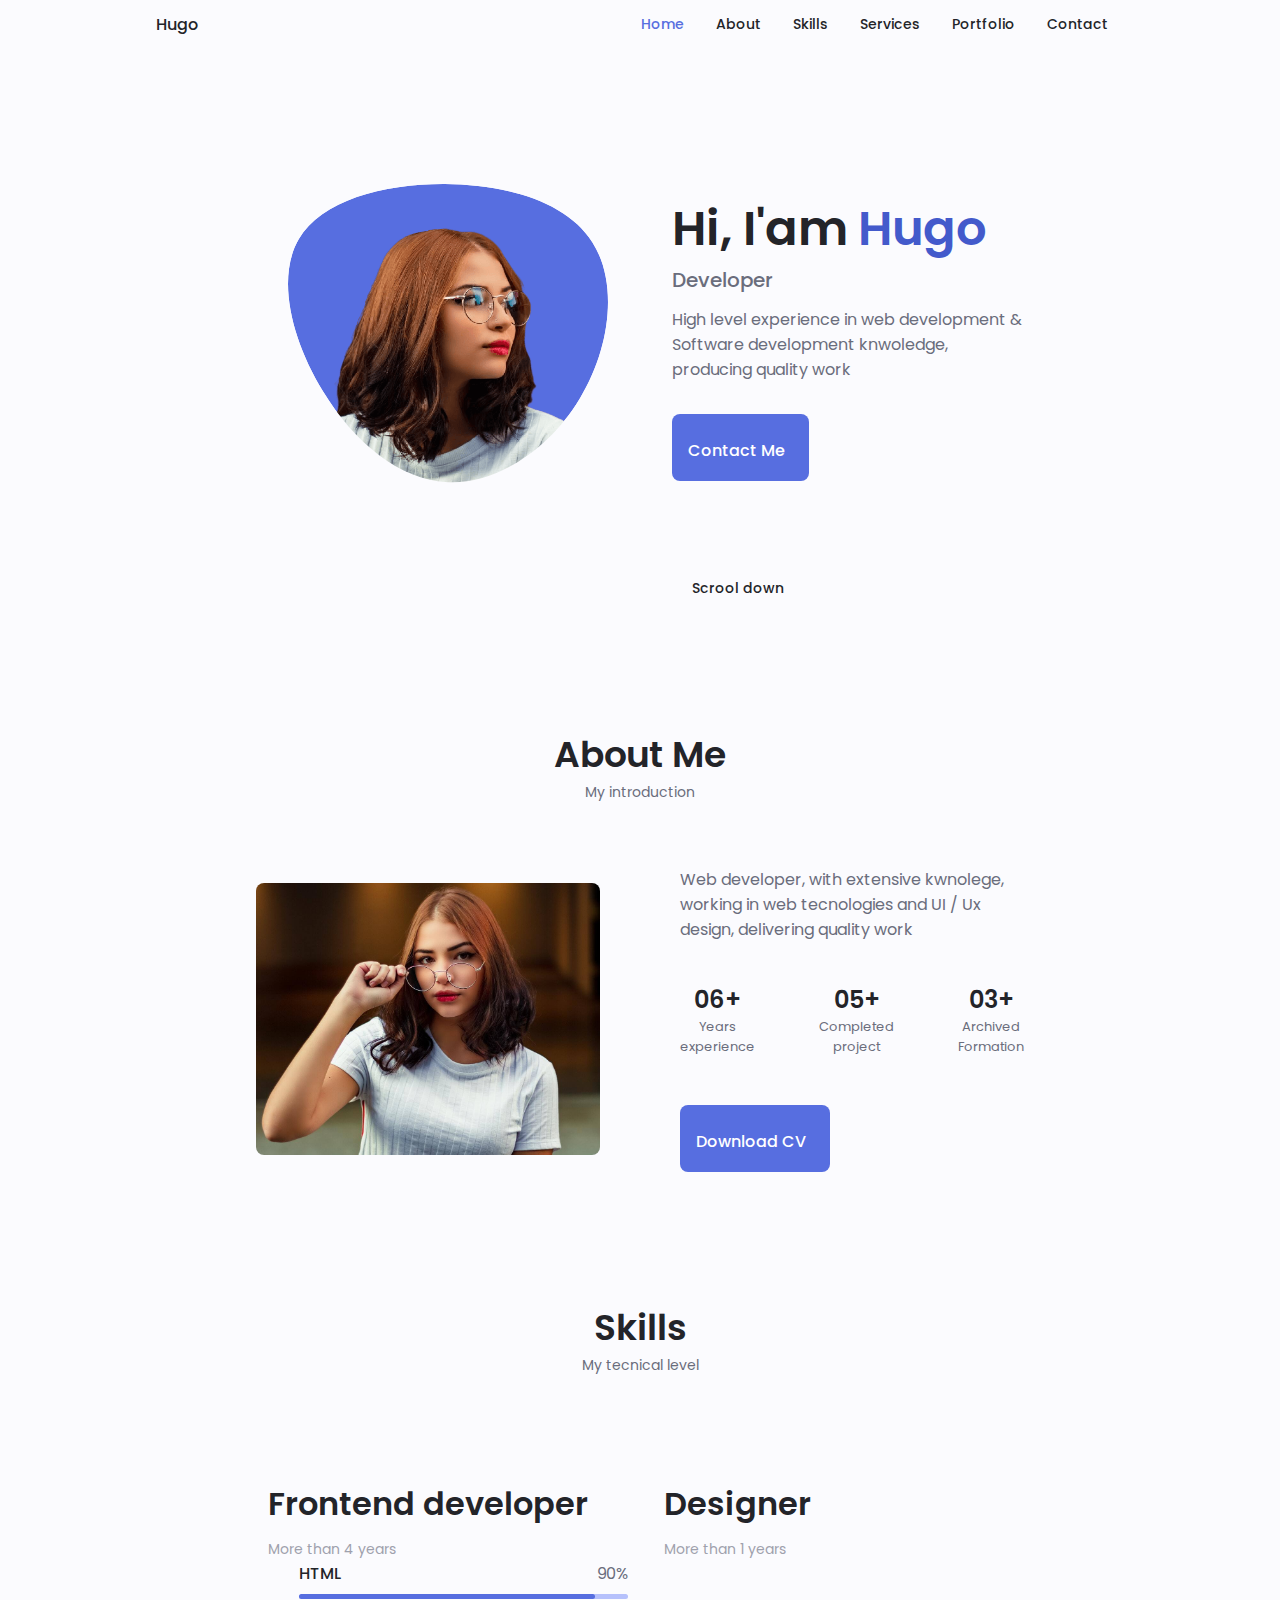
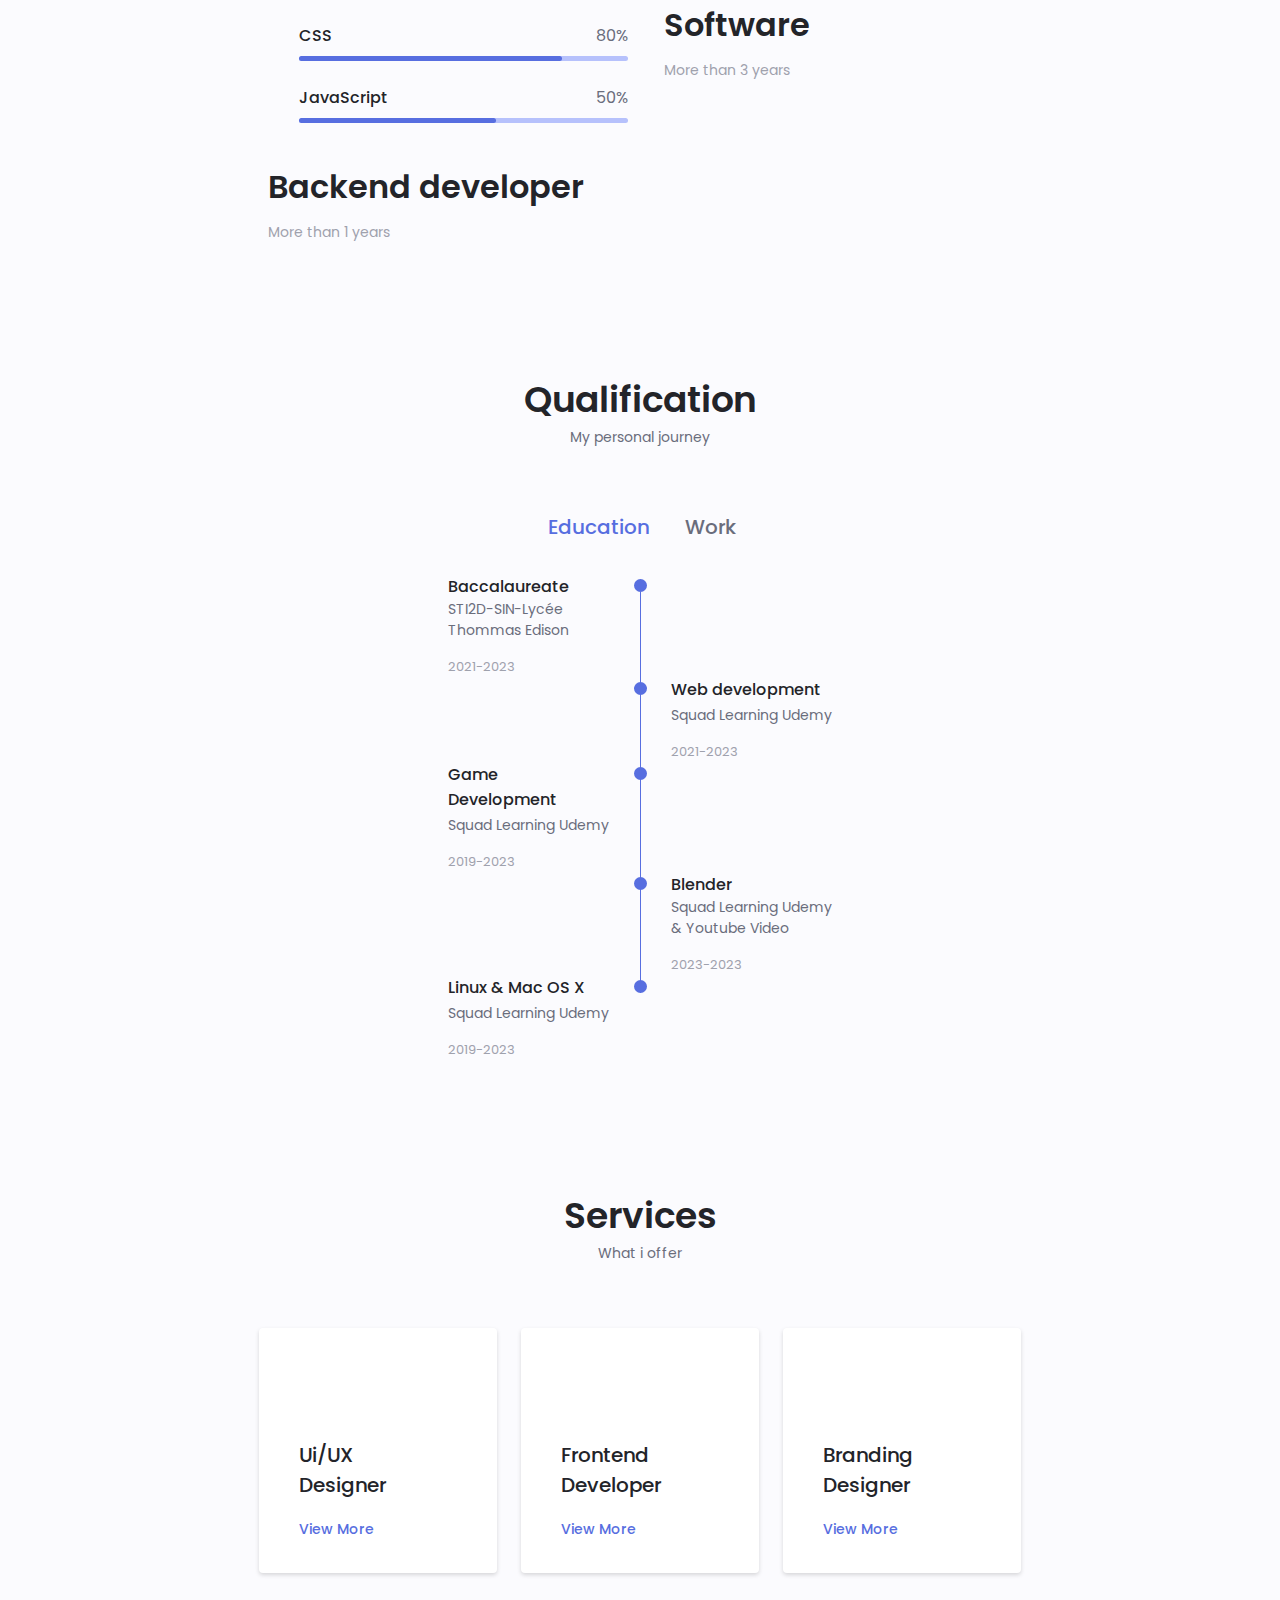
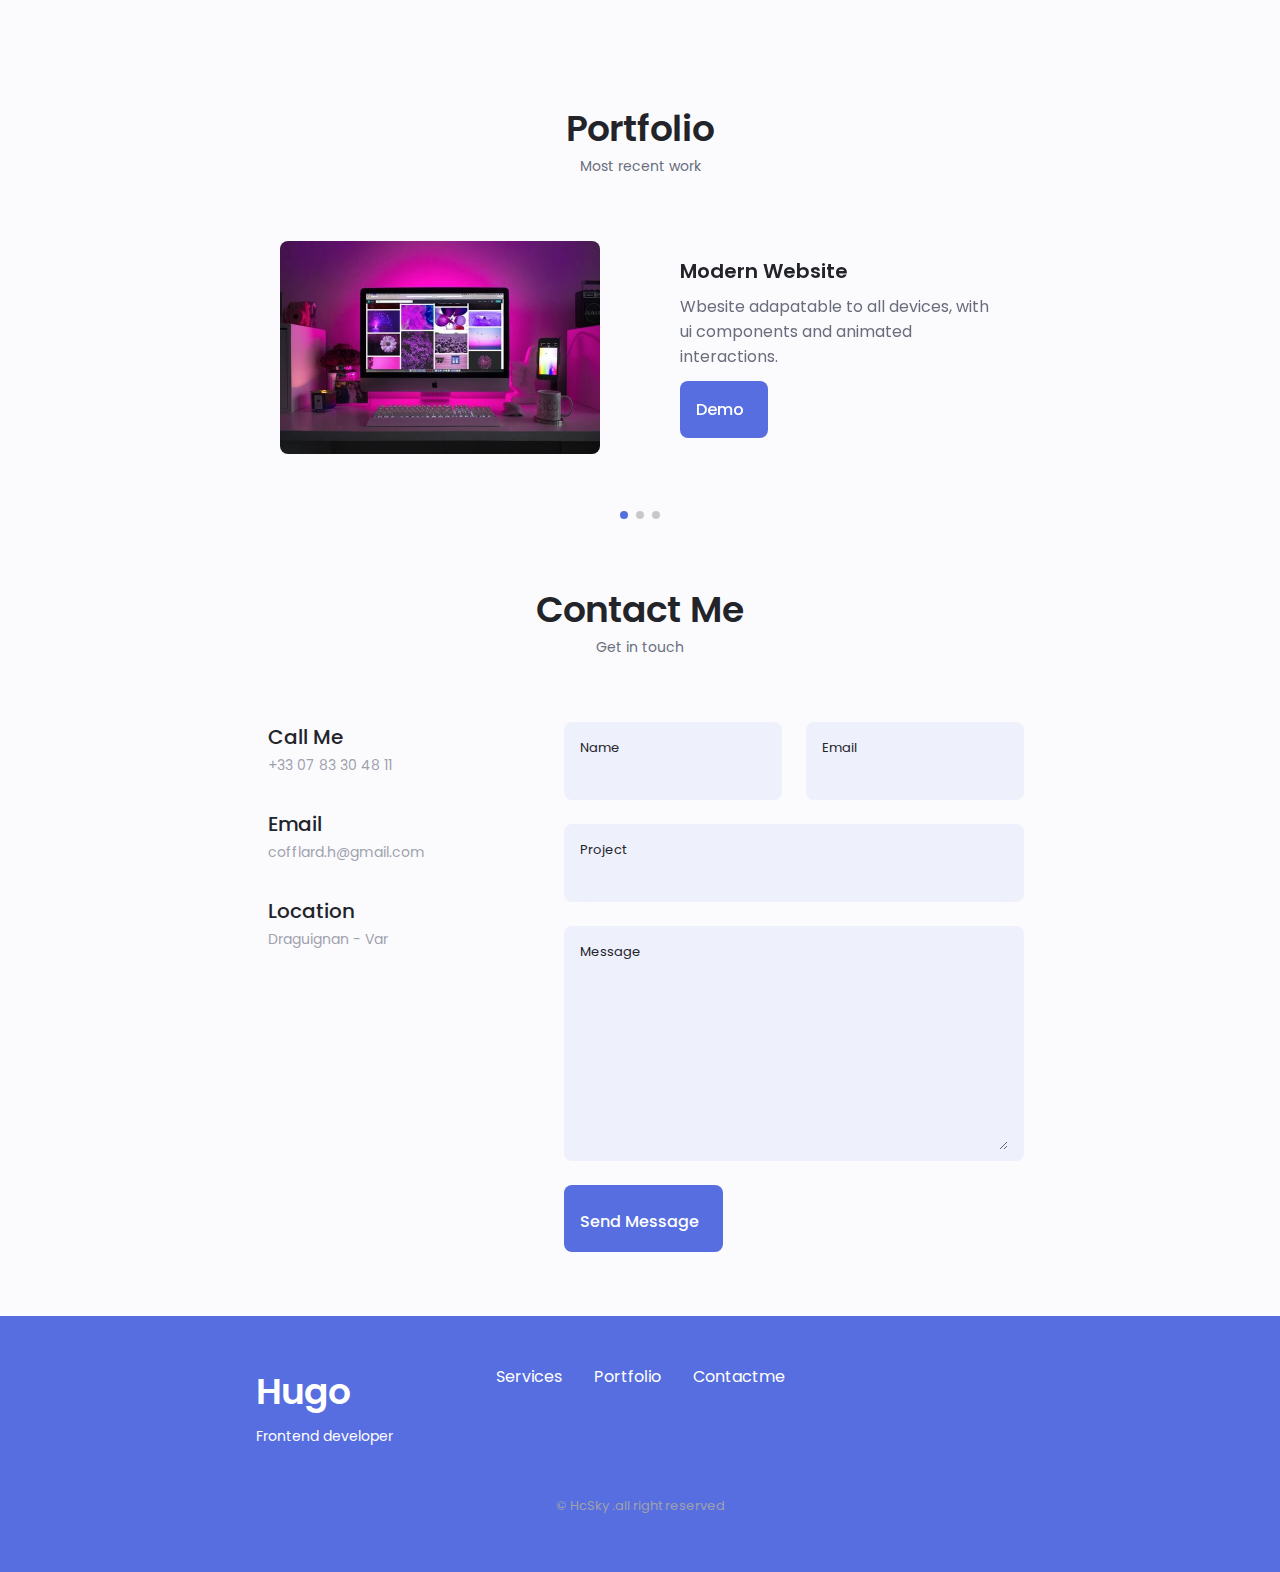
==== commit 18946c28: "Udpate" ====
--- a/Hugo/index.html
+++ b/Hugo/index.html
@@ -75,15 +75,11 @@
                 <div class="home__container container grid">
                     <div class="home__content grid">
                         <div class="home__social">
-                            <a href="https://fr.linkedin.com/" target="_blank" class="home__social-icon">
+                            <a href="https://www.linkedin.com/in/hugo-cohen-cofflard-63ab7a23a/" target="_blank" class="home__social-icon">
                                 <i class="ui uil-linkedin-alt"></i>
                             </a>
 
-                            <a href="https://dribbble.com/" target="_blank" class="home__social-icon">
-                                <i class="ui uil-dribbble"></i>
-                            </a>
-
-                            <a href="https://github.com/" target="_blank" class="home__social-icon">
+                            <a href="https://github.com/Hc-Sky" target="_blank" class="home__social-icon">
                                 <i class="ui uil-github-alt"></i>
                             </a>
                         </div>
@@ -108,8 +104,8 @@
                         
                         <div class="home__data">
                             <h1 class="home__title">Hi, I'am <span class="home__name">Hugo</span></h1>
-                            <h3 class="home__subtitle">Frontend developer</h3>
-                            <p class="home__description">High level experience in web design and development knwoledge, producing quality work</p>
+                            <h3 class="home__subtitle">Developer</h3>
+                            <p class="home__description">High level experience in web development & Software development knwoledge, producing quality work</p>
                             <a href="#contact" class="button button-flex">
                                 Contact Me <i class="uil uil-message button__icon"></i>
                             </a>
@@ -131,9 +127,9 @@
                 <span class="section__subtitle">My introduction</span>
 
                 <div class="about__container container grid">
-                    <img src="/My Porfolio/responsive-portfolio-website-Hugo-main/assets/img/about.jpg" alt="" class="about__img">
+                    <img src="assets/img/about.jpg" alt="" class="about__img">
                     <div class="about__data">
-                    <p class="about__description">Web developer, with extensive kwnolege and years of experience, working in web tecnologies and UI / Ux design, delivering quality work</p>
+                    <p class="about__description">Web developer, with extensive kwnolege, working in web tecnologies and UI / Ux design, delivering quality work</p>
 
                     <div class="about__info">
                         <div>
@@ -142,12 +138,12 @@
                         </div>
 
                         <div>
-                            <span class="about__info-title">08+</span>
+                            <span class="about__info-title">05+</span>
                             <span class="about__info-name">Completed <br> project</span>
                         </div>
 
                         <div>
-                            <span class="about__info-title">05+</span>
+                            <span class="about__info-title">03+</span>
                             <span class="about__info-name">Archived <br>Formation</span>
                         </div>     
                     </div>
@@ -173,7 +169,7 @@
                                 <i class="ui uil-brackets-curly skills-icon"></i>
 
                                 <div>
-                                    <h1 class="skills__titles">Frontend developer </h1>
+                                    <h1 class="skills__titles">Frontend developer</h1>
                                     <span class="skills__subtitle">More than 4 years</span>
                                 </div>
 
@@ -204,22 +200,13 @@
                                 <div class="skills__data">
                                     <div class="skills__titles">
                                         <h3 class="skills__name">JavaScript</h3>
-                                        <span class="skills__number">60%</span>
+                                        <span class="skills__number">50%</span>
                                     </div>
                                     <div class="skills__bar">
                                         <span class="skills__pourcentage skills__js"></span>
                                     </div>
                                 </div>
 
-                                <div class="skills__data">
-                                    <div class="skills__titles">
-                                        <h3 class="skills__name">React</h3>
-                                        <span class="skills__number">45%</span>
-                                    </div>
-                                    <div class="skills__bar">
-                                        <span class="skills__pourcentage skills__react"></span>
-                                    </div>
-                                </div>
                             </div>
                         </div>
 
@@ -229,8 +216,8 @@
                                 <i class="ui uil-server-network  skills-icon"></i>
 
                                 <div>
-                                    <h1 class="skills__titles">Backend developer </h1>
-                                    <span class="skills__subtitle">More than 2 years</span>
+                                    <h1 class="skills__titles">Backend developer</h1>
+                                    <span class="skills__subtitle">More than 1 years</span>
                                 </div>
 
                                 <i class="uil uil-angle-down skills__arrow"></i>
@@ -250,30 +237,10 @@
                                 <div class="skills__data">
                                     <div class="skills__titles">
                                         <h3 class="skills__name">Node js</h3>
-                                        <span class="skills__number">40%</span>
+                                        <span class="skills__number">20%</span>
                                     </div>
                                     <div class="skills__bar">
                                         <span class="skills__pourcentage skills__node"></span>
-                                    </div>
-                                </div>
-
-                                <div class="skills__data">
-                                    <div class="skills__titles">
-                                        <h3 class="skills__name">FireBase</h3>
-                                        <span class="skills__number">40%</span>
-                                    </div>
-                                    <div class="skills__bar">
-                                        <span class="skills__pourcentage skills__firebase"></span>
-                                    </div>
-                                </div>
-
-                                <div class="skills__data">
-                                    <div class="skills__titles">
-                                        <h3 class="skills__name">Python</h3>
-                                        <span class="skills__number">60%</span>
-                                    </div>
-                                    <div class="skills__bar">
-                                        <span class="skills__pourcentage skills__python"></span>
                                     </div>
                                 </div>
                             </div>
@@ -304,16 +271,6 @@
                                         <span class="skills__pourcentage skills__figma"></span>
                                     </div>
                                 </div>
-                                
-                                <div class="skills__data">
-                                    <div class="skills__titles">
-                                        <h3 class="skills__name">Sketch</h3>
-                                        <span class="skills__number">50%</span>
-                                    </div>
-                                    <div class="skills__bar">
-                                        <span class="skills__pourcentage skills__sketch"></span>
-                                    </div>
-                                </div>
 
                                 <div class="skills__data">
                                     <div class="skills__titles">
@@ -322,6 +279,52 @@
                                     </div>
                                     <div class="skills__bar">
                                         <span class="skills__pourcentage skills__photoshop"></span>
+                                    </div>
+                                </div>
+                            </div>
+                        </div>
+                         
+                        <!--==================== SKILLS 4 ====================-->
+                        <div class="skills__content skills__close">
+                            <div class="skills__header">
+                                <i class="ui uil-swatchbook  skills-icon"></i>
+
+                                <div>
+                                    <h1 class="skills__titles">Software</h1>
+                                    <span class="skills__subtitle">More than 3 years</span>
+                                </div>
+
+                                <i class="uil uil-angle-down skills__arrow"></i>
+                            </div>
+
+                            <div class="skills__list grid">
+                                <div class="skills__data">
+                                    <div class="skills__titles">
+                                        <h3 class="skills__name">Python</h3>
+                                        <span class="skills__number">80%</span>
+                                    </div>
+                                    <div class="skills__bar">
+                                        <span class="skills__pourcentage skills__py"></span>
+                                    </div>
+                                </div>
+                                
+                                <div class="skills__data">
+                                    <div class="skills__titles">
+                                        <h3 class="skills__name">C++</h3>
+                                        <span class="skills__number">80%</span>
+                                    </div>
+                                    <div class="skills__bar">
+                                        <span class="skills__pourcentage skills__C+"></span>
+                                    </div>
+                                </div>
+
+                                <div class="skills__data">
+                                    <div class="skills__titles">
+                                        <h3 class="skills__name">C#</h3>
+                                        <span class="skills__number">70%</span>
+                                    </div>
+                                    <div class="skills__bar">
+                                        <span class="skills__pourcentage skills__C#"></span>
                                     </div>
                                 </div>
                             </div>
@@ -354,7 +357,7 @@
                              <!--==================== QUALIFICATION 1 ====================-->
                             <div class="qualification__data">
                                 <div>
-                                    <h3 class="qualification__title">Computer Enginner</h3>
+                                    <h3 class="qualification__title">Baccalaureate</h3>
                                     <span class="qualification__subtitle">STI2D-SIN-Lycée Thommas Edison</span>
                                     <div class="qualification__calendar">
                                         <i class="uil uil-calendar-alt"></i>
@@ -404,7 +407,6 @@
                                     <span class="qualification__liner"></span>
                                 </div>
                             </div>
-
                             <!--==================== QUALIFICATION 4 ====================-->
                             <div class="qualification__data">
                                 <div>
@@ -413,15 +415,30 @@
 
                                 <div>
                                     <span class="qualification__rounder"></span>
+                                    <span class="qualification__liner"></span>
                                 </div>
                                 
                                 <div>
-                                    <h3 class="qualification__title">Linux & Mac OS X</h3>
-                                    <span class="qualification__subtitle">Udemy & OpenClassroom</span>
+                                    <h3 class="qualification__title">Blender</h3>
+                                    <span class="qualification__subtitle">Squad Learning Udemy & Youtube Video</span>
                                     <div class="qualification__calendar">
                                         <i class="uil uil-calendar-alt"></i>
-                                        2017-2021
-                                    </div>
+                                        2023-2023
+                                    </div>
+                                </div>
+                            </div>
+                            <!--==================== QUALIFICATION 4 ====================-->
+                            <div class="qualification__data">
+                                <div>
+                                    <h3 class="qualification__title">Linux & Mac OS X</h3>
+                                    <span class="qualification__subtitle">Squad Learning Udemy</span>
+                                    <div class="qualification__calendar">
+                                        <i class="uil uil-calendar-alt"></i>
+                                        2019-2023
+                                    </div>
+                                </div>
+                                <div>
+                                    <span class="qualification__rounder"></span>
                                 </div>
                             </div>
                         </div>
@@ -478,8 +495,27 @@
 
                                 <div>
                                 <span class="qualification__rounder"></span>
+                                <span class="qualification__liner"></span>
                                 </div>  
                            </div>
+                           <!--==================== QUALIFICATION 4 ====================-->
+                           <div class="qualification__data">
+                            <div>
+                            </div>
+
+                            <div>
+                             <span class="qualification__rounder"></span>
+                             </div>
+
+                             <div>
+                                <h3 class="qualification__title">Donut Blender</h3>
+                                <span class="qualification__subtitle">Github project</span>
+                                <div class="qualification__calendar">
+                                    <i class="uil uil-calendar-alt"></i>
+                                    2023-2023
+                                </div>
+                            </div>
+                        </div>
                        </div>
 
                     </div>
@@ -521,10 +557,6 @@
                                     <li class="services__modal-service">
                                         <i class="uil uil-check-circle services__modal-icon"></i>
                                         <p>I create ux element interactions</p>
-                                    </li>
-                                    <li class="services__modal-service">
-                                        <i class="uil uil-check-circle services__modal-icon"></i>
-                                        <p>I position your company</p>
                                     </li>
                                 </ul>
                             </div>
@@ -670,7 +702,7 @@
                 </div>
             </section>
 
-            <!--==================== PROJECT IN MIND ====================-->
+            <!--==================== PROJECT IN MIND ====================
             <section class="project section">
                 <div class="project__bg">
                     <div class="project__container container grid">
@@ -685,7 +717,7 @@
                         <img src="assets/img/project.png" alt="" class="project__img">
                     </div>
                 </div>
-            </section>
+            </section -->
 
             <!--==================== CONTACT ME ====================-->
             <section class="contact section" id="contact">
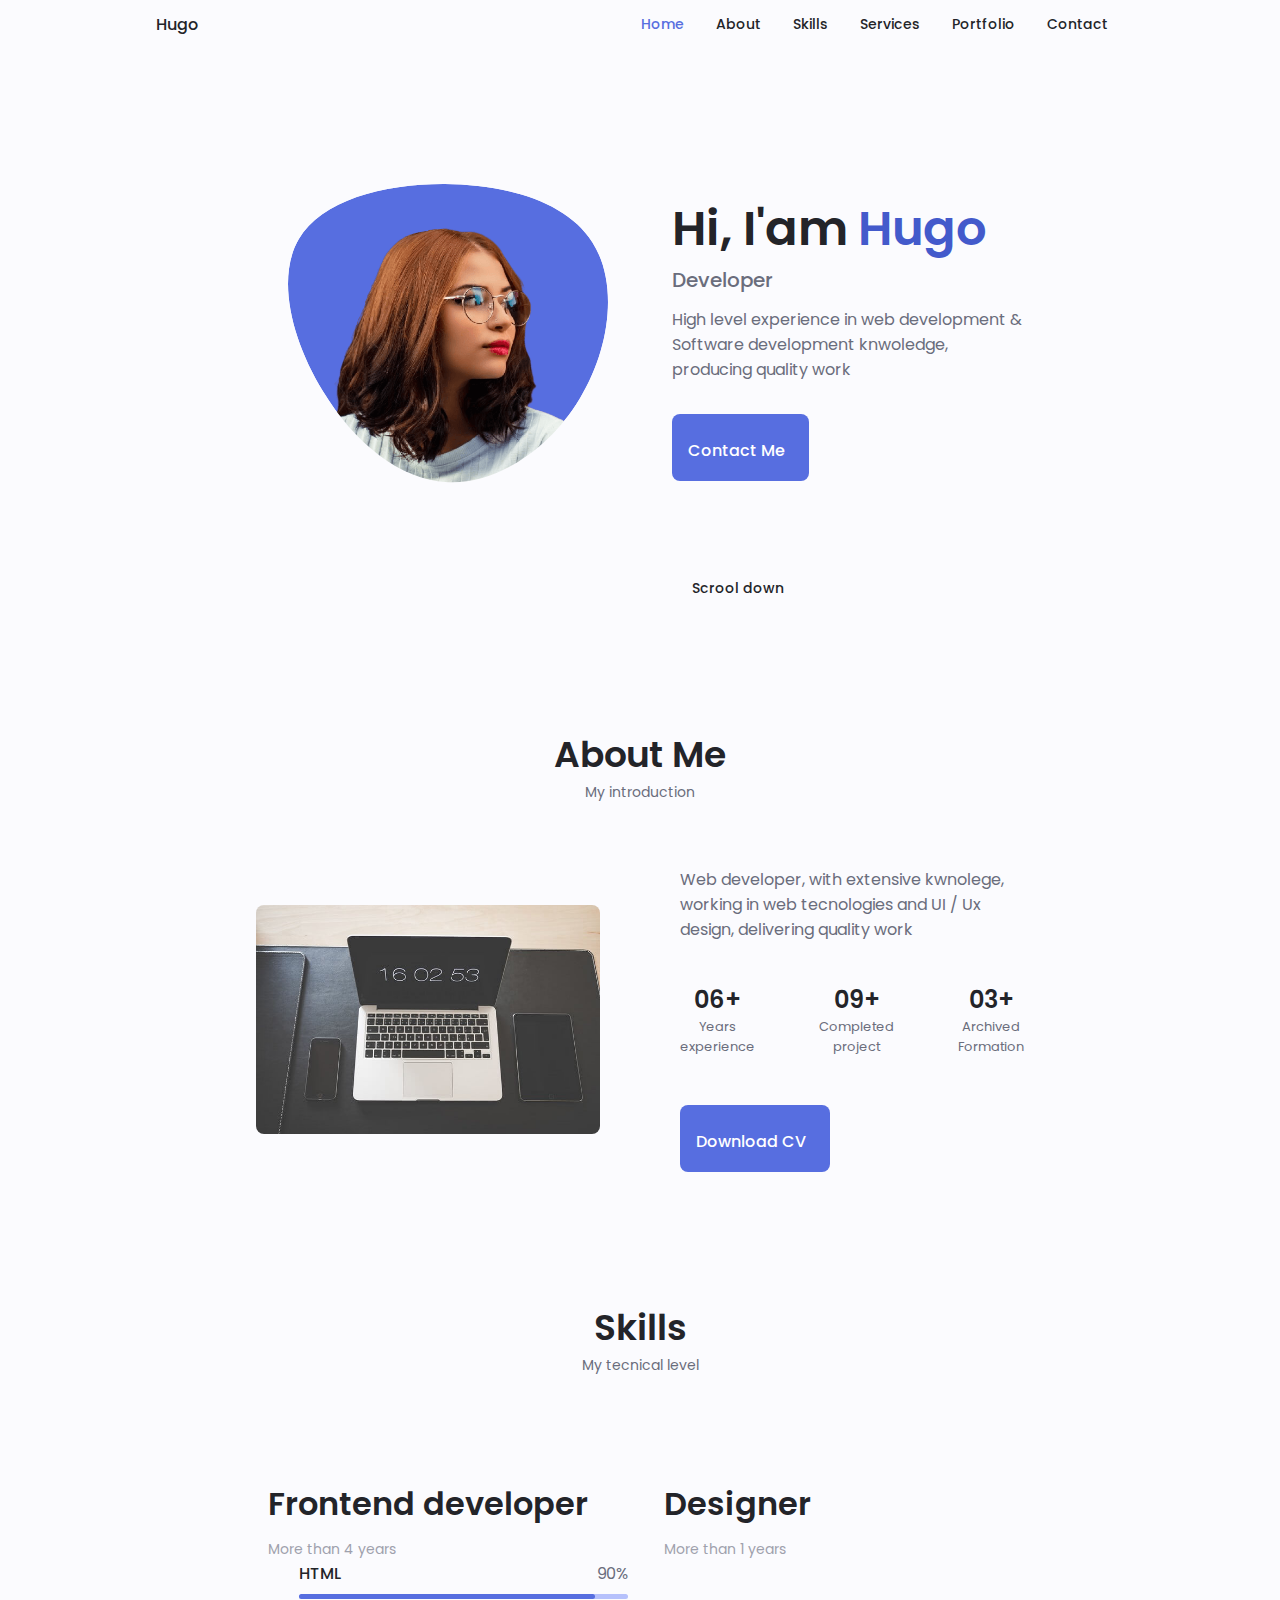
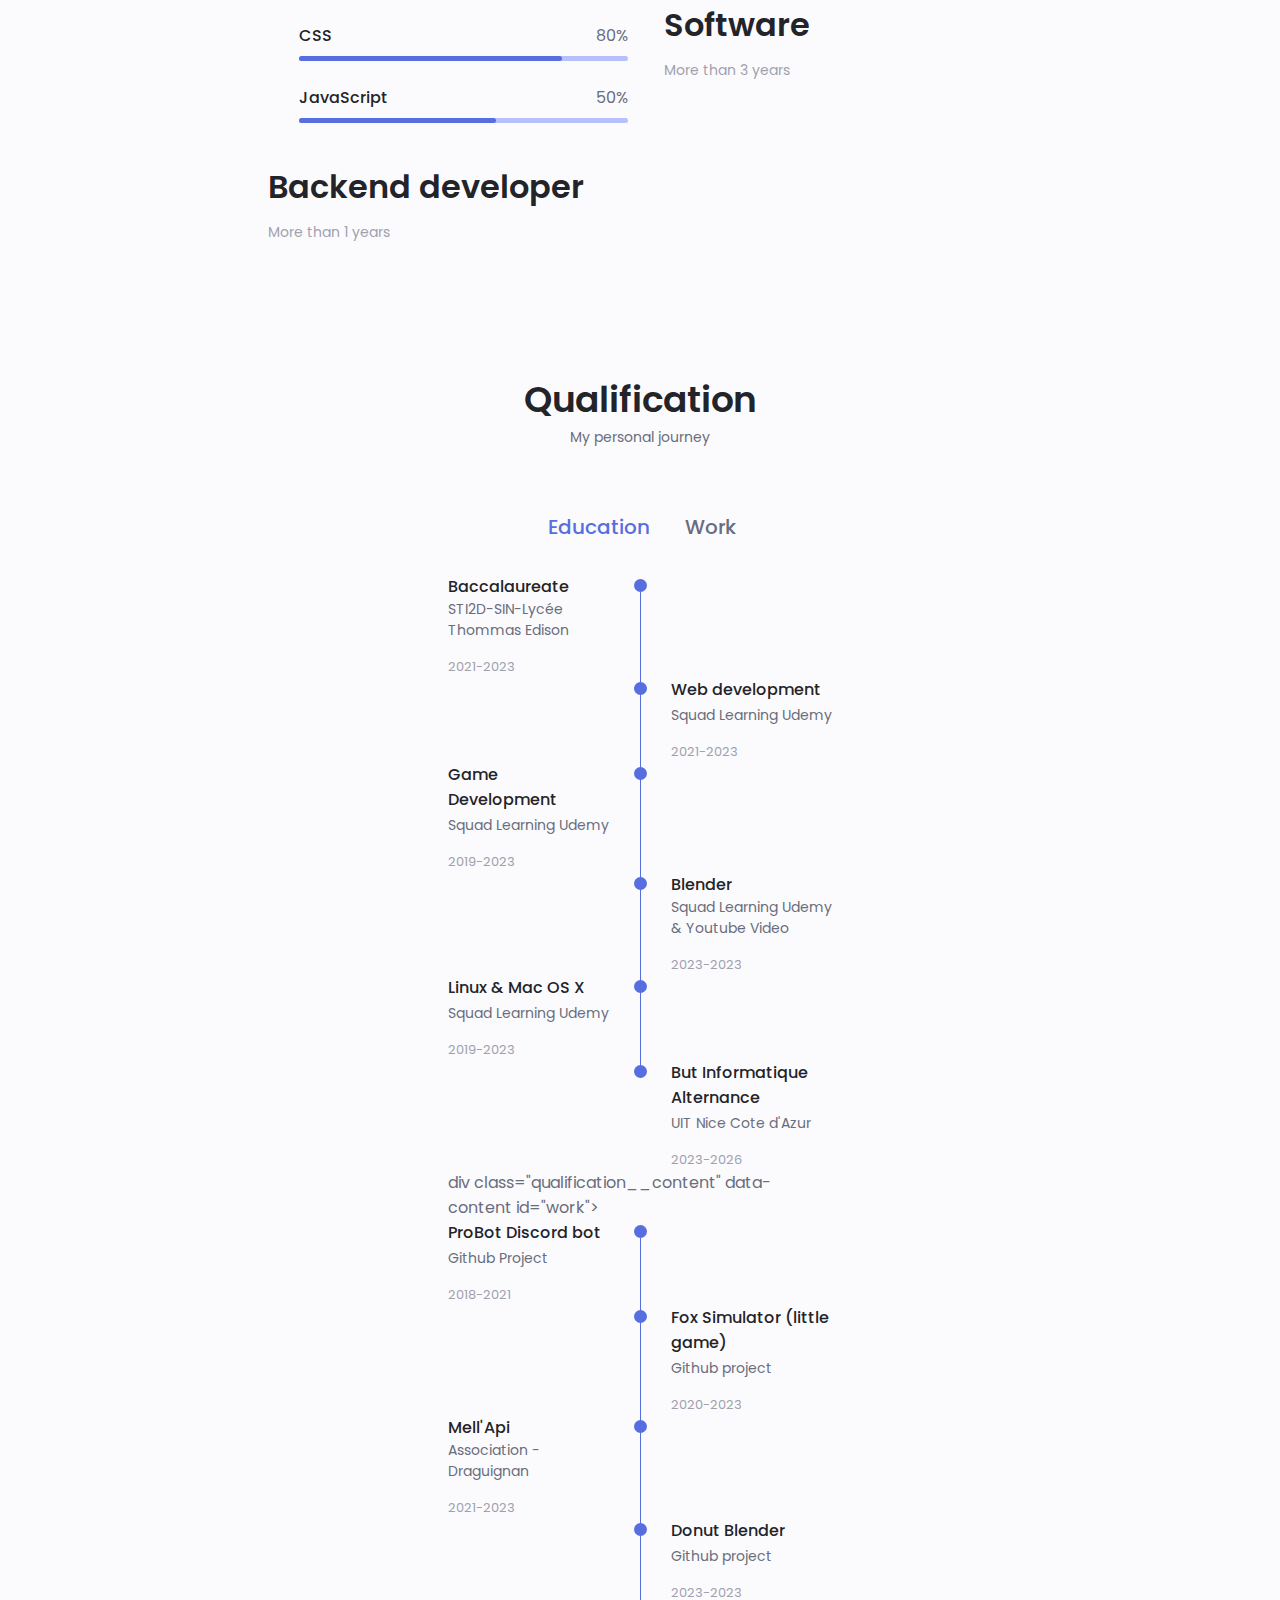
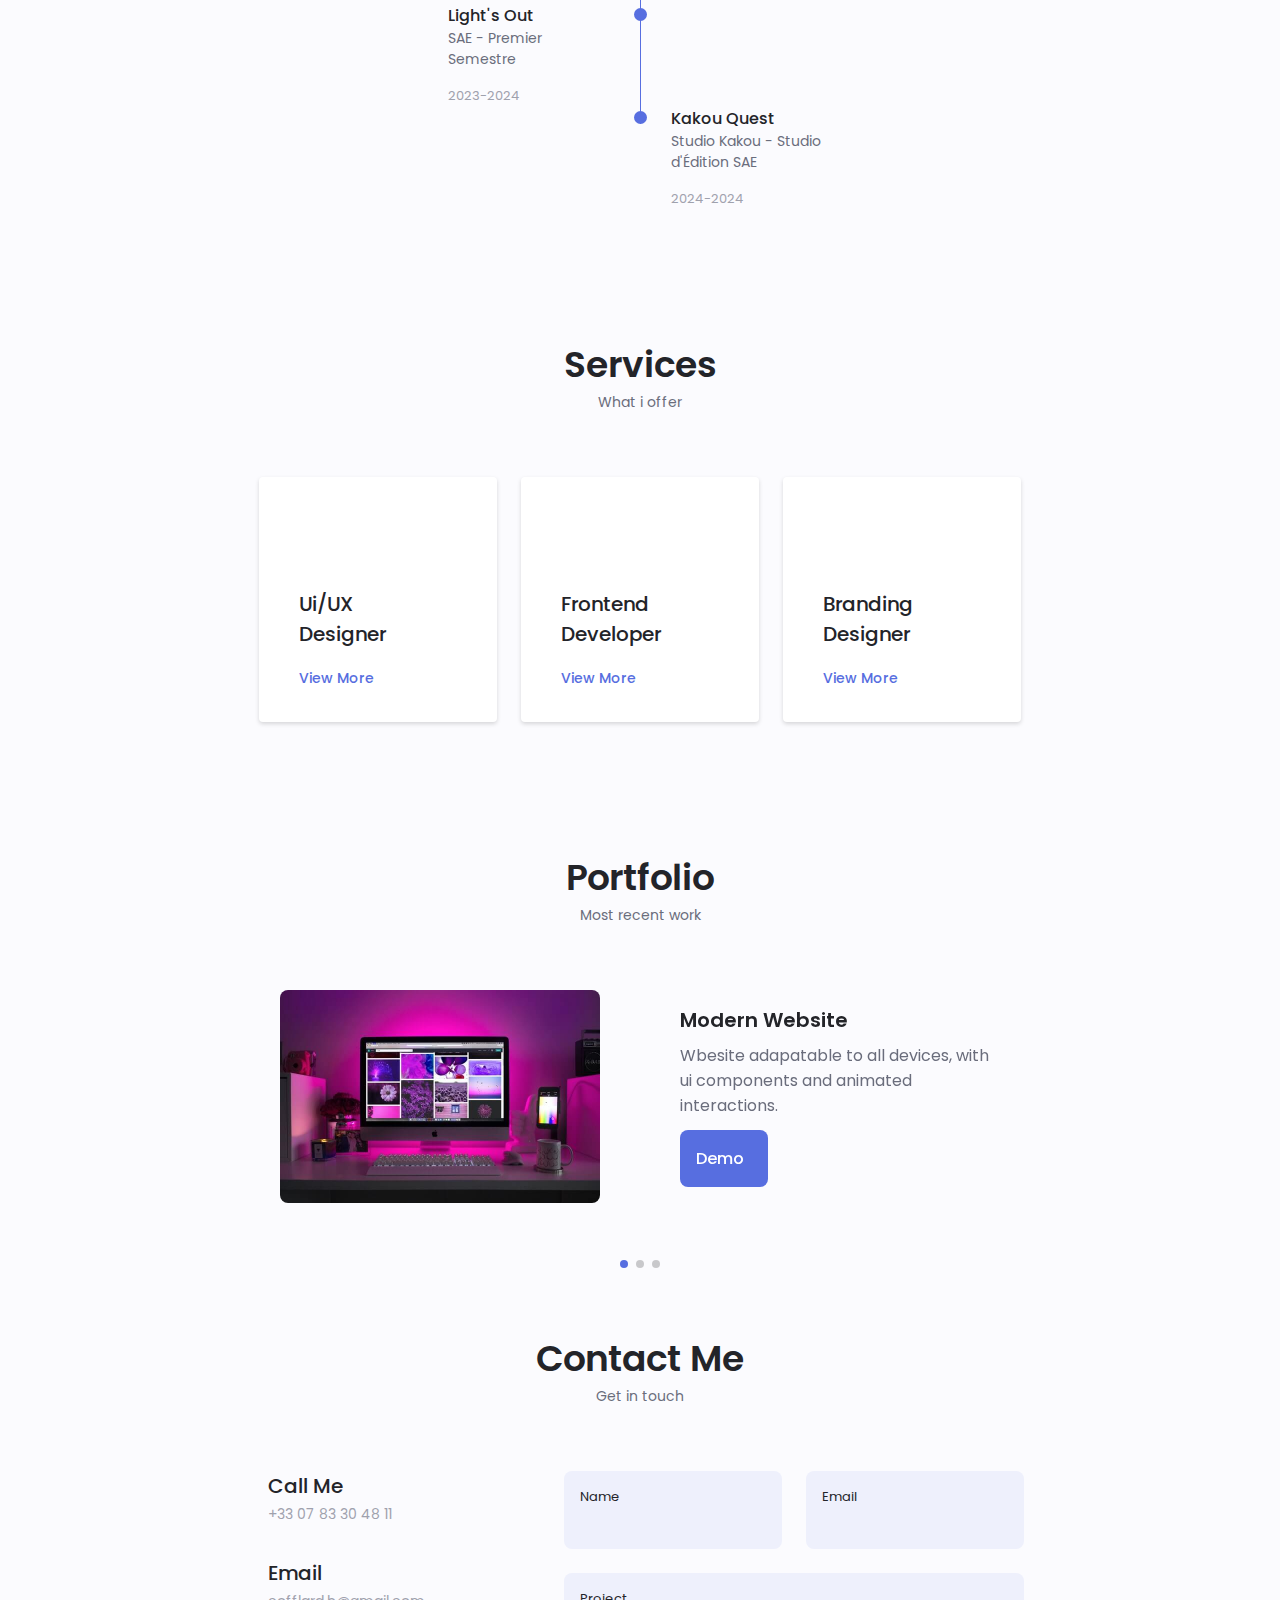
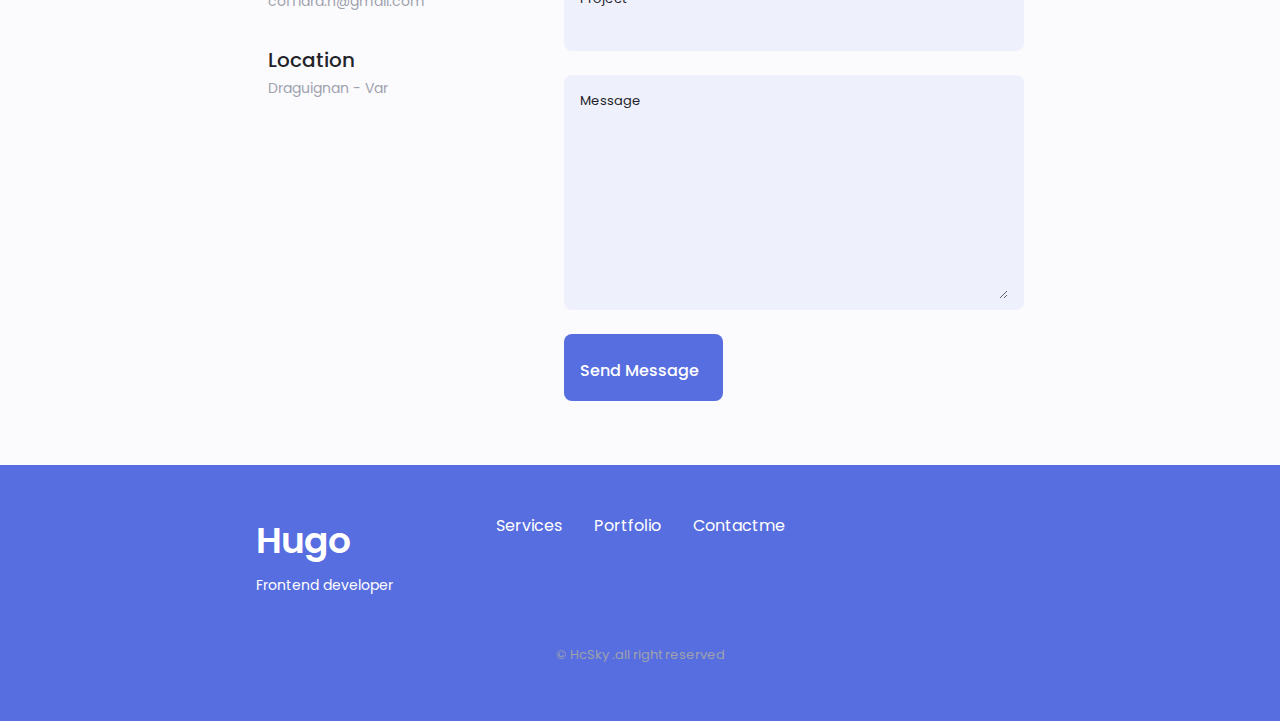
==== commit ec489281: "Ajout SAE + But" ====
--- a/Hugo/index.html
+++ b/Hugo/index.html
@@ -138,17 +138,16 @@
                         </div>
 
                         <div>
-                            <span class="about__info-title">05+</span>
+                            <span class="about__info-title">09+</span>
                             <span class="about__info-name">Completed <br> project</span>
                         </div>
-
                         <div>
                             <span class="about__info-title">03+</span>
                             <span class="about__info-name">Archived <br>Formation</span>
                         </div>     
                     </div>
                     <div class="about__buttons">
-                        <a download="" href="/My Porfolio/responsive-portfolio-website-Hugo-main/assets/pdf/Alexa-Cv.pdf " class="button button-flex">
+                        <a download="" href="/Users/hugocohen--cofflard/Downloads/Hugo+Cohen-2.pdf" class="button button-flex">
                             Download CV<i class="uil uil-download-alt  button__icon"></i>
                         </a>
                     </div>
@@ -226,7 +225,7 @@
                             <div class="skills__list grid">
                                 <div class="skills__data">
                                     <div class="skills__titles">
-                                        <h3 class="skills__name">PHP</h3>
+                                        <h3 class="skills__name">Java</h3>
                                         <span class="skills__number">80%</span>
                                     </div>
                                     <div class="skills__bar">
@@ -248,7 +247,7 @@
                     </div>
                     
                     <div>
-                         <!--==================== SKILLS 3 ====================-->
+                        <!--==================== SKILLS 3 ====================-->
                         <div class="skills__content skills__close">
                             <div class="skills__header">
                                 <i class="ui uil-swatchbook  skills-icon"></i>
@@ -283,7 +282,7 @@
                                 </div>
                             </div>
                         </div>
-                         
+                        
                         <!--==================== SKILLS 4 ====================-->
                         <div class="skills__content skills__close">
                             <div class="skills__header">
@@ -354,7 +353,7 @@
                     <div class="qualification__sections">
                         <!--==================== QUALIFICATION CONTENT 1 ====================-->
                         <div class="qualification__content qualification__active" data-content id="education"> 
-                             <!--==================== QUALIFICATION 1 ====================-->
+                            <!--==================== QUALIFICATION 1 ====================-->
                             <div class="qualification__data">
                                 <div>
                                     <h3 class="qualification__title">Baccalaureate</h3>
@@ -439,75 +438,97 @@
                                 </div>
                                 <div>
                                     <span class="qualification__rounder"></span>
-                                </div>
-                            </div>
-                        </div>
-                         <!--==================== QUALIFICATION CONTENT 2 ====================-->
-                         <div class="qualification__content" data-content id="work"> 
+                                    <span class="qualification__liner"></span>
+                                </div>
+                            </div>
+                            <!--==================== QUALIFICATION 5 ====================-->
+                            <div class="qualification__data">
+
+                                <div>
+
+                                </div>
+                                <div>
+                                    <span class="qualification__rounder"></span>
+                                </div>
+
+                                <div>
+                                    <h3 class="qualification__title">But Informatique Alternance</h3>
+                                    <span class="qualification__subtitle">UIT Nice Cote d'Azur</span>
+                                    <div class="qualification__calendar">
+                                        <i class="uil uil-calendar-alt"></i>
+                                        2023-2026
+                                    </div>
+                                </div>
+                            
+                            </div>
+                        </div>
+                        <!--==================== QUALIFICATION CONTENT 2 ====================-->
+                        div class="qualification__content" data-content id="work"> 
                             <!--==================== QUALIFICATION 1 ====================-->
-                           <div class="qualification__data">
-                               <div>
-                                   <h3 class="qualification__title">ProBot Discord bot</h3>
-                                   <span class="qualification__subtitle">Github Project</span>
-                                   <div class="qualification__calendar">
-                                       <i class="uil uil-calendar-alt"></i>
-                                       2018-2021
-                                   </div>
-                               </div>
-
-                               <div>
+                        <div class="qualification__data">
+                            <div>
+                                <h3 class="qualification__title">ProBot Discord bot</h3>
+                                <span class="qualification__subtitle">Github Project</span>
+                                <div class="qualification__calendar">
+                                    <i class="uil uil-calendar-alt"></i>
+                                    2018-2021
+                                </div>
+                            </div>
+
+                            <div>
                                 <span class="qualification__rounder"></span>
                                 <span class="qualification__liner"></span>
                                 </div>
-                              
-                           </div>
-
-                           <!--==================== QUALIFICATION 2 ====================-->
-                           <div class="qualification__data">
-                               <div>
-                               </div>
-
-                               <div>
+                            
+                        </div>
+
+                        <!--==================== QUALIFICATION 2 ====================-->
+                        <div class="qualification__data">
+                            <div>
+                            </div>
+
+                            <div>
                                 <span class="qualification__rounder"></span>
                                 <span class="qualification__liner"></span>
                                 </div>
 
                                 <div>
-                                   <h3 class="qualification__title">Fox Simulator (little game)</h3>
-                                   <span class="qualification__subtitle">Github project</span>
-                                   <div class="qualification__calendar">
-                                       <i class="uil uil-calendar-alt"></i>
-                                       2020-2023
-                                   </div>
-                               </div>
-                           </div>
-
-                           <!--==================== QUALIFICATION 3 ====================-->
-                           <div class="qualification__data">
-                                <div>
-                                   <h3 class="qualification__title">Mell'Api</h3>
-                                   <span class="qualification__subtitle">Association - Draguignan</span>
-                                   <div class="qualification__calendar">
-                                       <i class="uil uil-calendar-alt"></i>
-                                       2021-2023
-                                   </div>
-                               </div>
+                                <h3 class="qualification__title">Fox Simulator (little game)</h3>
+                                <span class="qualification__subtitle">Github project</span>
+                                <div class="qualification__calendar">
+                                    <i class="uil uil-calendar-alt"></i>
+                                    2020-2023
+                                </div>
+                            </div>
+                        </div>
+
+                        <!--==================== QUALIFICATION 3 ====================-->
+                        <div class="qualification__data">
+                            <div>
+                                <h3 class="qualification__title">Mell'Api</h3>
+                                <span class="qualification__subtitle">Association - Draguignan</span>
+                                <div class="qualification__calendar">
+                                    <i class="uil uil-calendar-alt"></i>
+                                    2021-2023
+                                </div>
+                            </div>
 
                                 <div>
                                 <span class="qualification__rounder"></span>
                                 <span class="qualification__liner"></span>
                                 </div>  
-                           </div>
-                           <!--==================== QUALIFICATION 4 ====================-->
-                           <div class="qualification__data">
-                            <div>
-                            </div>
-
-                            <div>
-                             <span class="qualification__rounder"></span>
-                             </div>
-
-                             <div>
+                        </div>
+                        <!--==================== QUALIFICATION 4 ====================-->
+                        <div class="qualification__data">
+                            <div>
+                            </div>
+
+                            <div>
+                            <span class="qualification__rounder"></span>
+                            <span class="qualification__liner"></span>
+                            </div>
+
+                            <div>
                                 <h3 class="qualification__title">Donut Blender</h3>
                                 <span class="qualification__subtitle">Github project</span>
                                 <div class="qualification__calendar">
@@ -516,7 +537,44 @@
                                 </div>
                             </div>
                         </div>
-                       </div>
+                        <!--==================== QUALIFICATION 3 ====================-->
+                        <div class="qualification__data">
+                            <div>
+                            <h3 class="qualification__title">Light's Out</h3>
+                            <span class="qualification__subtitle">SAE - Premier Semestre</span>
+                            <div class="qualification__calendar">
+                                <i class="uil uil-calendar-alt"></i>
+                                2023-2024
+                            </div>
+                        </div>
+
+                            <div>
+                            <span class="qualification__rounder"></span>
+                            <span class="qualification__liner"></span>
+                            </div>  
+                    </div>
+                        <!--==================== QUALIFICATION 3 ====================-->
+                        <div class="qualification__data">
+
+                            <div>
+                            </div>
+
+                            <div>
+                                <span class="qualification__rounder"></span>
+                            </div> 
+
+                        <div>
+                            <h3 class="qualification__title">Kakou Quest</h3>
+                            <span class="qualification__subtitle">Studio Kakou - Studio d'Édition SAE</span>
+                            <div class="qualification__calendar">
+                                <i class="uil uil-calendar-alt"></i>
+                                2024-2024
+                            </div>
+                        </div>
+
+                            
+                        </div>
+                    </div>
 
                     </div>
                 </div>
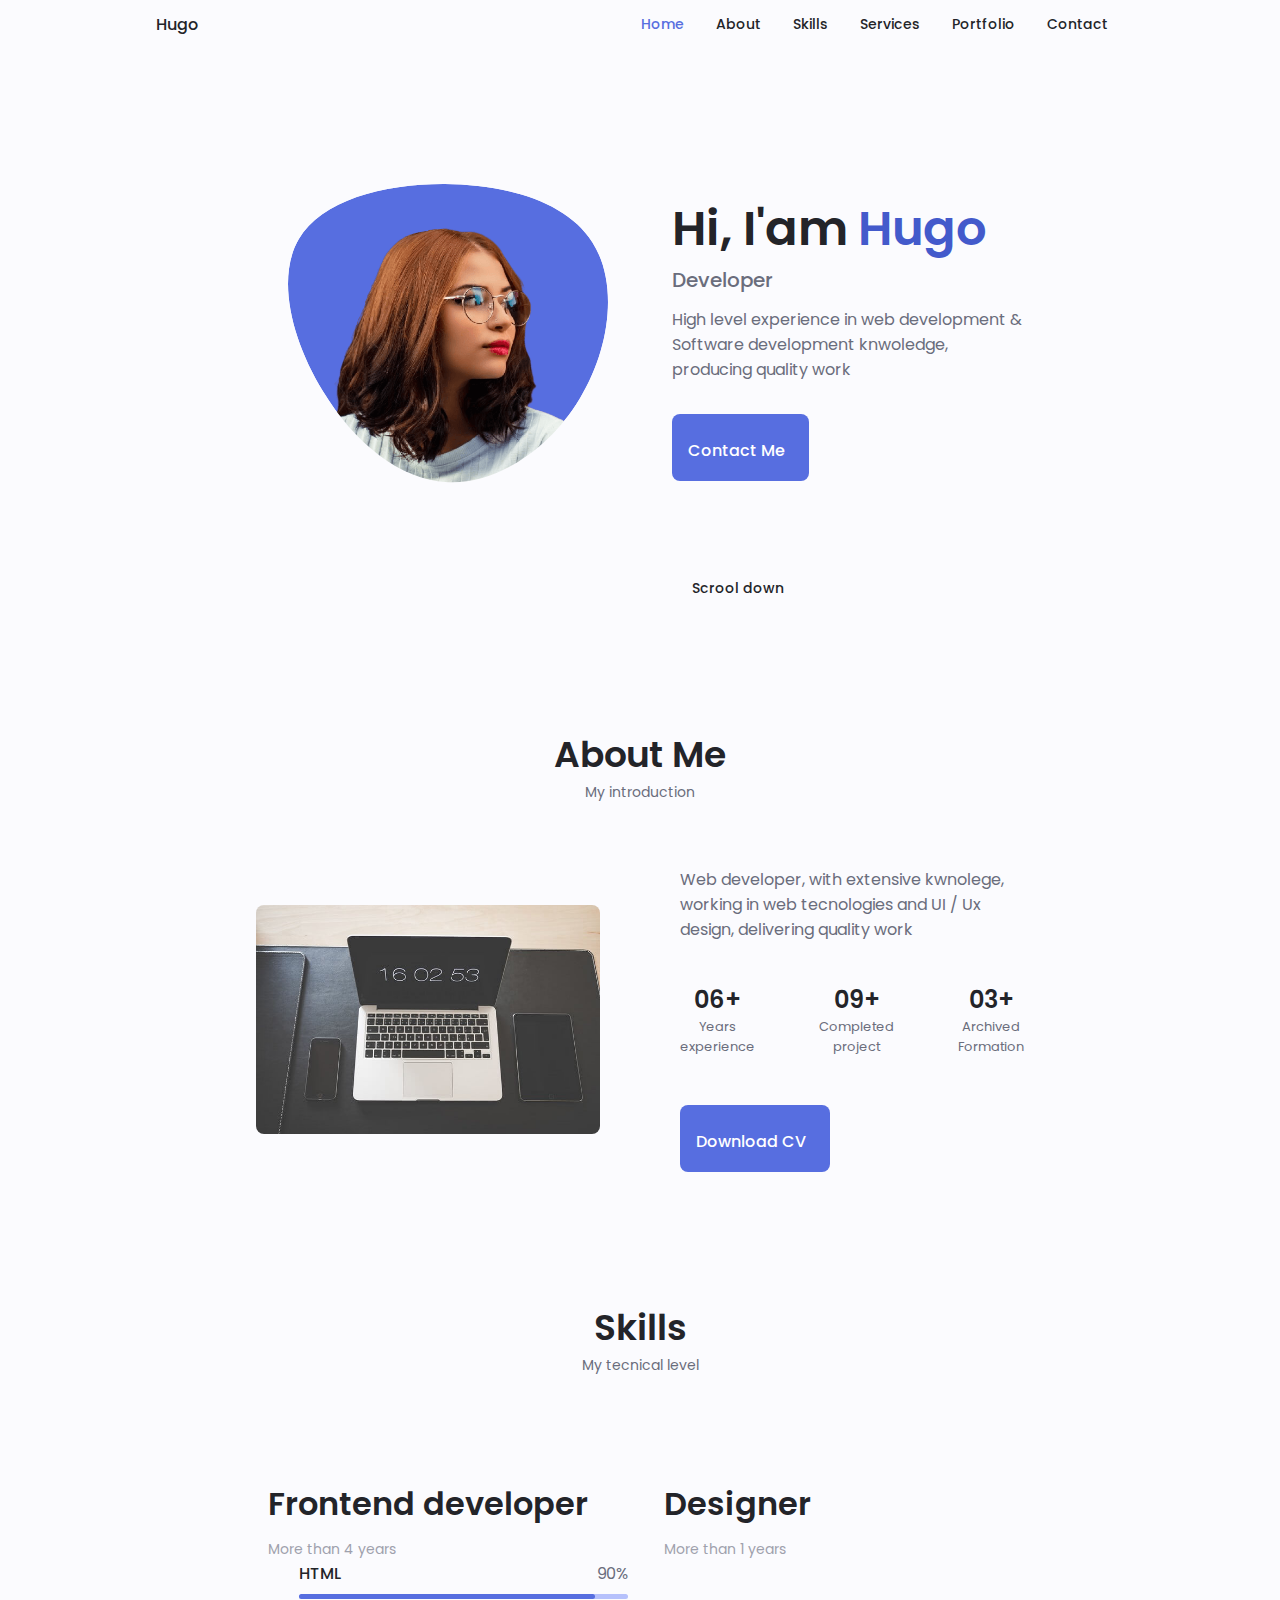
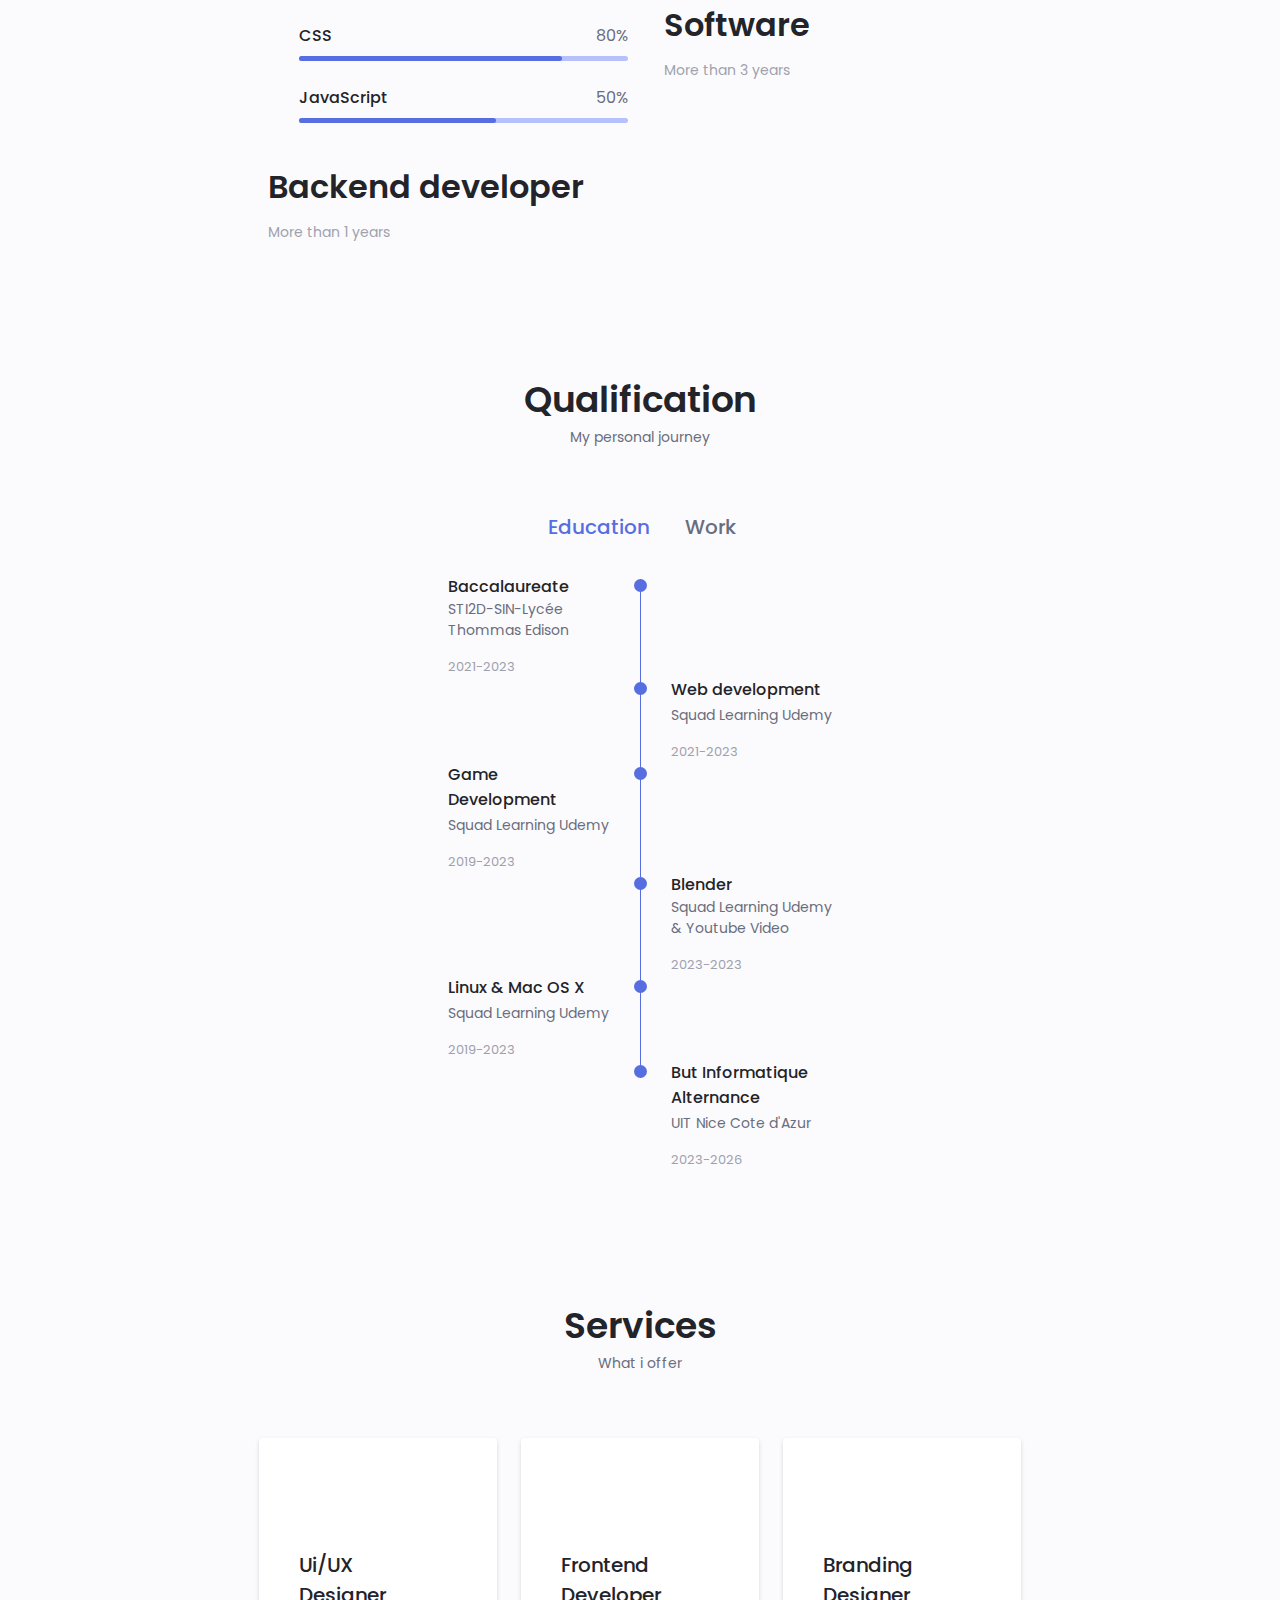
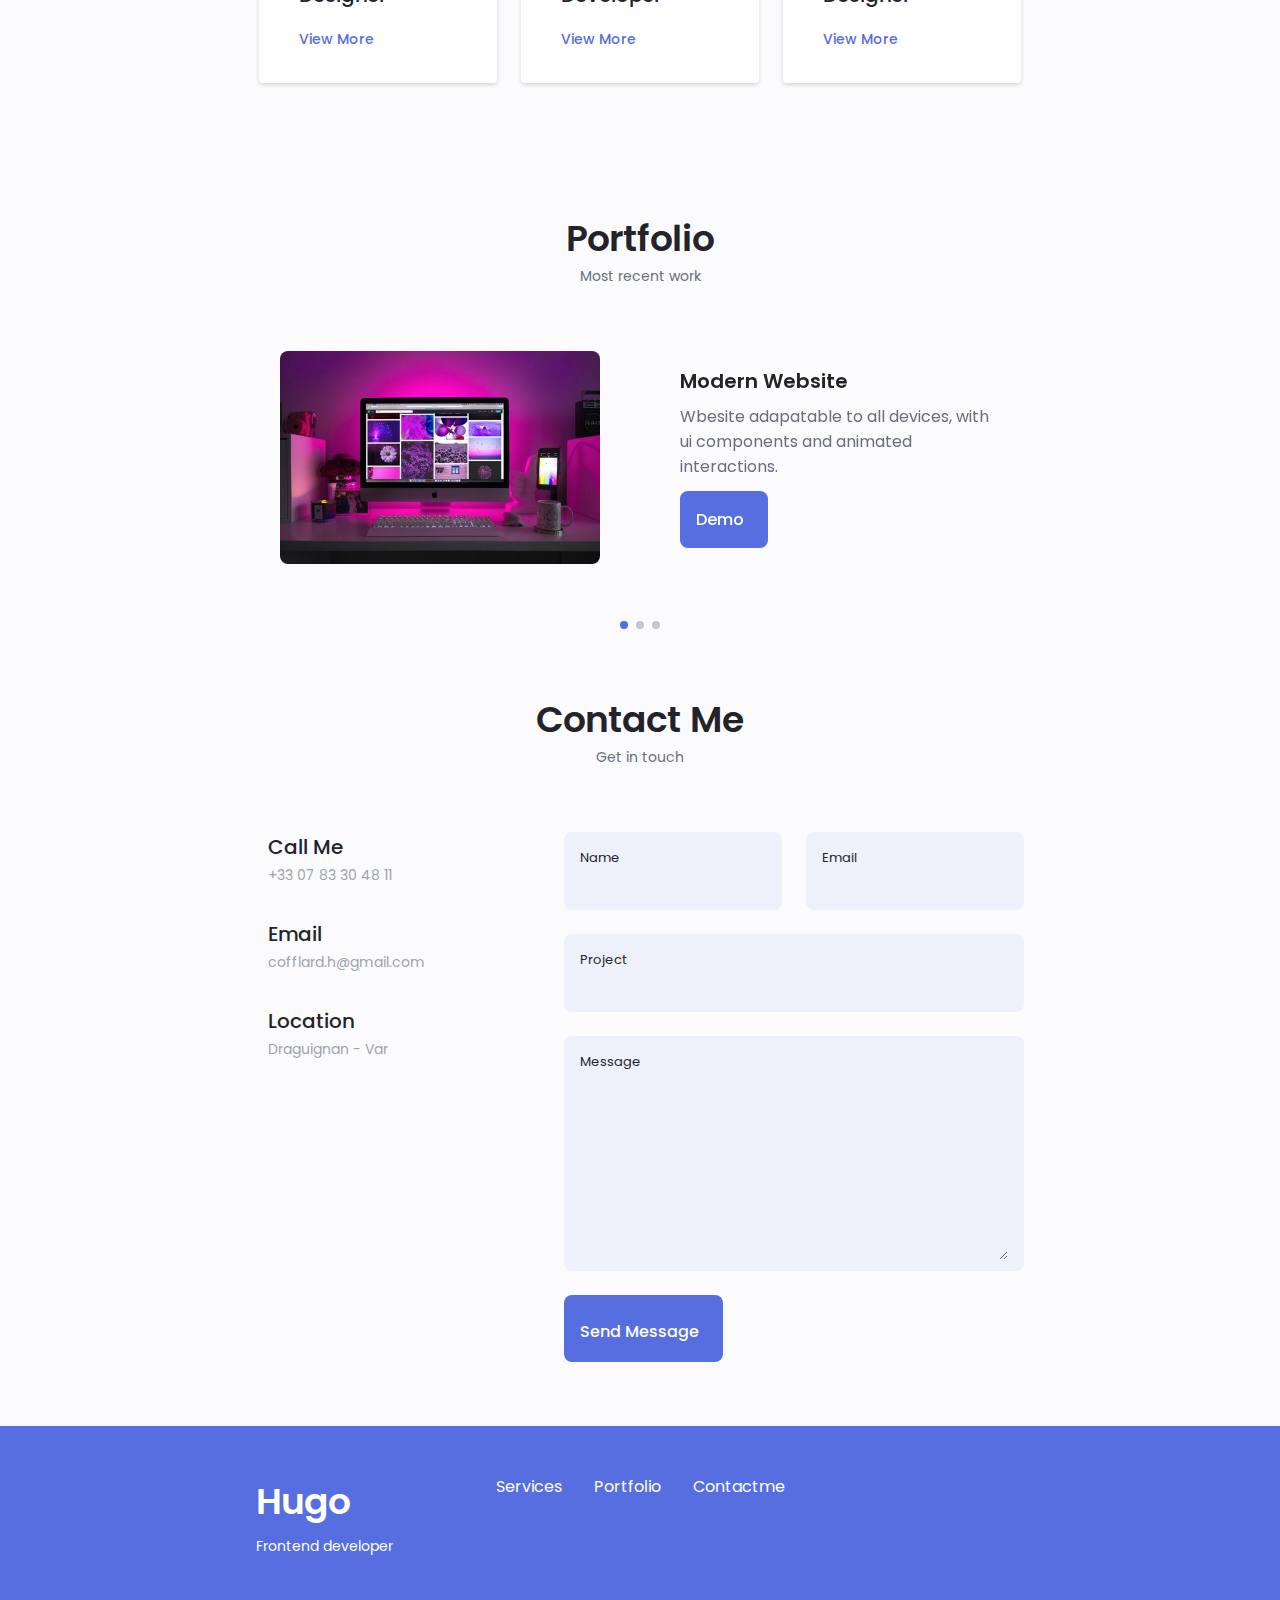
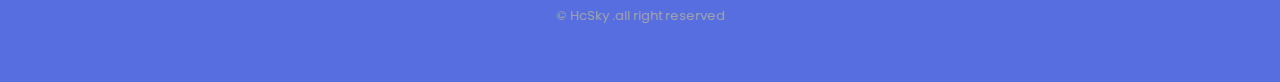
==== commit 281fd483: "Fix Bug" ====
--- a/Hugo/index.html
+++ b/Hugo/index.html
@@ -247,7 +247,7 @@
                     </div>
                     
                     <div>
-                        <!--==================== SKILLS 3 ====================-->
+                         <!--==================== SKILLS 3 ====================-->
                         <div class="skills__content skills__close">
                             <div class="skills__header">
                                 <i class="ui uil-swatchbook  skills-icon"></i>
@@ -282,7 +282,7 @@
                                 </div>
                             </div>
                         </div>
-                        
+                         
                         <!--==================== SKILLS 4 ====================-->
                         <div class="skills__content skills__close">
                             <div class="skills__header">
@@ -353,7 +353,7 @@
                     <div class="qualification__sections">
                         <!--==================== QUALIFICATION CONTENT 1 ====================-->
                         <div class="qualification__content qualification__active" data-content id="education"> 
-                            <!--==================== QUALIFICATION 1 ====================-->
+                             <!--==================== QUALIFICATION 1 ====================-->
                             <div class="qualification__data">
                                 <div>
                                     <h3 class="qualification__title">Baccalaureate</h3>
@@ -462,73 +462,73 @@
                             
                             </div>
                         </div>
-                        <!--==================== QUALIFICATION CONTENT 2 ====================-->
-                        div class="qualification__content" data-content id="work"> 
+                         <!--==================== QUALIFICATION CONTENT 2 ====================-->
+                         <div class="qualification__content" data-content id="work"> 
                             <!--==================== QUALIFICATION 1 ====================-->
-                        <div class="qualification__data">
-                            <div>
-                                <h3 class="qualification__title">ProBot Discord bot</h3>
-                                <span class="qualification__subtitle">Github Project</span>
-                                <div class="qualification__calendar">
-                                    <i class="uil uil-calendar-alt"></i>
-                                    2018-2021
-                                </div>
-                            </div>
-
-                            <div>
+                           <div class="qualification__data">
+                               <div>
+                                   <h3 class="qualification__title">ProBot Discord bot</h3>
+                                   <span class="qualification__subtitle">Github Project</span>
+                                   <div class="qualification__calendar">
+                                       <i class="uil uil-calendar-alt"></i>
+                                       2018-2021
+                                   </div>
+                               </div>
+
+                               <div>
                                 <span class="qualification__rounder"></span>
                                 <span class="qualification__liner"></span>
                                 </div>
-                            
-                        </div>
-
-                        <!--==================== QUALIFICATION 2 ====================-->
-                        <div class="qualification__data">
-                            <div>
-                            </div>
-
-                            <div>
+                              
+                           </div>
+
+                           <!--==================== QUALIFICATION 2 ====================-->
+                           <div class="qualification__data">
+                               <div>
+                               </div>
+
+                               <div>
                                 <span class="qualification__rounder"></span>
                                 <span class="qualification__liner"></span>
                                 </div>
 
                                 <div>
-                                <h3 class="qualification__title">Fox Simulator (little game)</h3>
-                                <span class="qualification__subtitle">Github project</span>
-                                <div class="qualification__calendar">
-                                    <i class="uil uil-calendar-alt"></i>
-                                    2020-2023
-                                </div>
-                            </div>
-                        </div>
-
-                        <!--==================== QUALIFICATION 3 ====================-->
-                        <div class="qualification__data">
-                            <div>
-                                <h3 class="qualification__title">Mell'Api</h3>
-                                <span class="qualification__subtitle">Association - Draguignan</span>
-                                <div class="qualification__calendar">
-                                    <i class="uil uil-calendar-alt"></i>
-                                    2021-2023
-                                </div>
-                            </div>
+                                   <h3 class="qualification__title">Fox Simulator (little game)</h3>
+                                   <span class="qualification__subtitle">Github project</span>
+                                   <div class="qualification__calendar">
+                                       <i class="uil uil-calendar-alt"></i>
+                                       2020-2023
+                                   </div>
+                               </div>
+                           </div>
+
+                           <!--==================== QUALIFICATION 3 ====================-->
+                           <div class="qualification__data">
+                                <div>
+                                   <h3 class="qualification__title">Mell'Api</h3>
+                                   <span class="qualification__subtitle">Association - Draguignan</span>
+                                   <div class="qualification__calendar">
+                                       <i class="uil uil-calendar-alt"></i>
+                                       2021-2023
+                                   </div>
+                               </div>
 
                                 <div>
                                 <span class="qualification__rounder"></span>
                                 <span class="qualification__liner"></span>
                                 </div>  
-                        </div>
-                        <!--==================== QUALIFICATION 4 ====================-->
-                        <div class="qualification__data">
-                            <div>
-                            </div>
-
-                            <div>
-                            <span class="qualification__rounder"></span>
-                            <span class="qualification__liner"></span>
-                            </div>
-
-                            <div>
+                           </div>
+                           <!--==================== QUALIFICATION 4 ====================-->
+                           <div class="qualification__data">
+                            <div>
+                            </div>
+
+                            <div>
+                             <span class="qualification__rounder"></span>
+                             <span class="qualification__liner"></span>
+                             </div>
+
+                             <div>
                                 <h3 class="qualification__title">Donut Blender</h3>
                                 <span class="qualification__subtitle">Github project</span>
                                 <div class="qualification__calendar">
@@ -540,19 +540,19 @@
                         <!--==================== QUALIFICATION 3 ====================-->
                         <div class="qualification__data">
                             <div>
-                            <h3 class="qualification__title">Light's Out</h3>
-                            <span class="qualification__subtitle">SAE - Premier Semestre</span>
-                            <div class="qualification__calendar">
-                                <i class="uil uil-calendar-alt"></i>
-                                2023-2024
-                            </div>
-                        </div>
+                               <h3 class="qualification__title">Light's Out</h3>
+                               <span class="qualification__subtitle">SAE - Premier Semestre</span>
+                               <div class="qualification__calendar">
+                                   <i class="uil uil-calendar-alt"></i>
+                                   2023-2024
+                               </div>
+                           </div>
 
                             <div>
                             <span class="qualification__rounder"></span>
                             <span class="qualification__liner"></span>
                             </div>  
-                    </div>
+                       </div>
                         <!--==================== QUALIFICATION 3 ====================-->
                         <div class="qualification__data">
 
@@ -563,18 +563,18 @@
                                 <span class="qualification__rounder"></span>
                             </div> 
 
-                        <div>
-                            <h3 class="qualification__title">Kakou Quest</h3>
-                            <span class="qualification__subtitle">Studio Kakou - Studio d'Édition SAE</span>
-                            <div class="qualification__calendar">
-                                <i class="uil uil-calendar-alt"></i>
-                                2024-2024
-                            </div>
-                        </div>
-
-                            
-                        </div>
-                    </div>
+                            <div>
+                               <h3 class="qualification__title">Kakou Quest</h3>
+                               <span class="qualification__subtitle">Studio Kakou - Studio d'Édition SAE</span>
+                               <div class="qualification__calendar">
+                                   <i class="uil uil-calendar-alt"></i>
+                                   2024-2024
+                               </div>
+                           </div>
+
+                             
+                        </div>
+                       </div>
 
                     </div>
                 </div>
